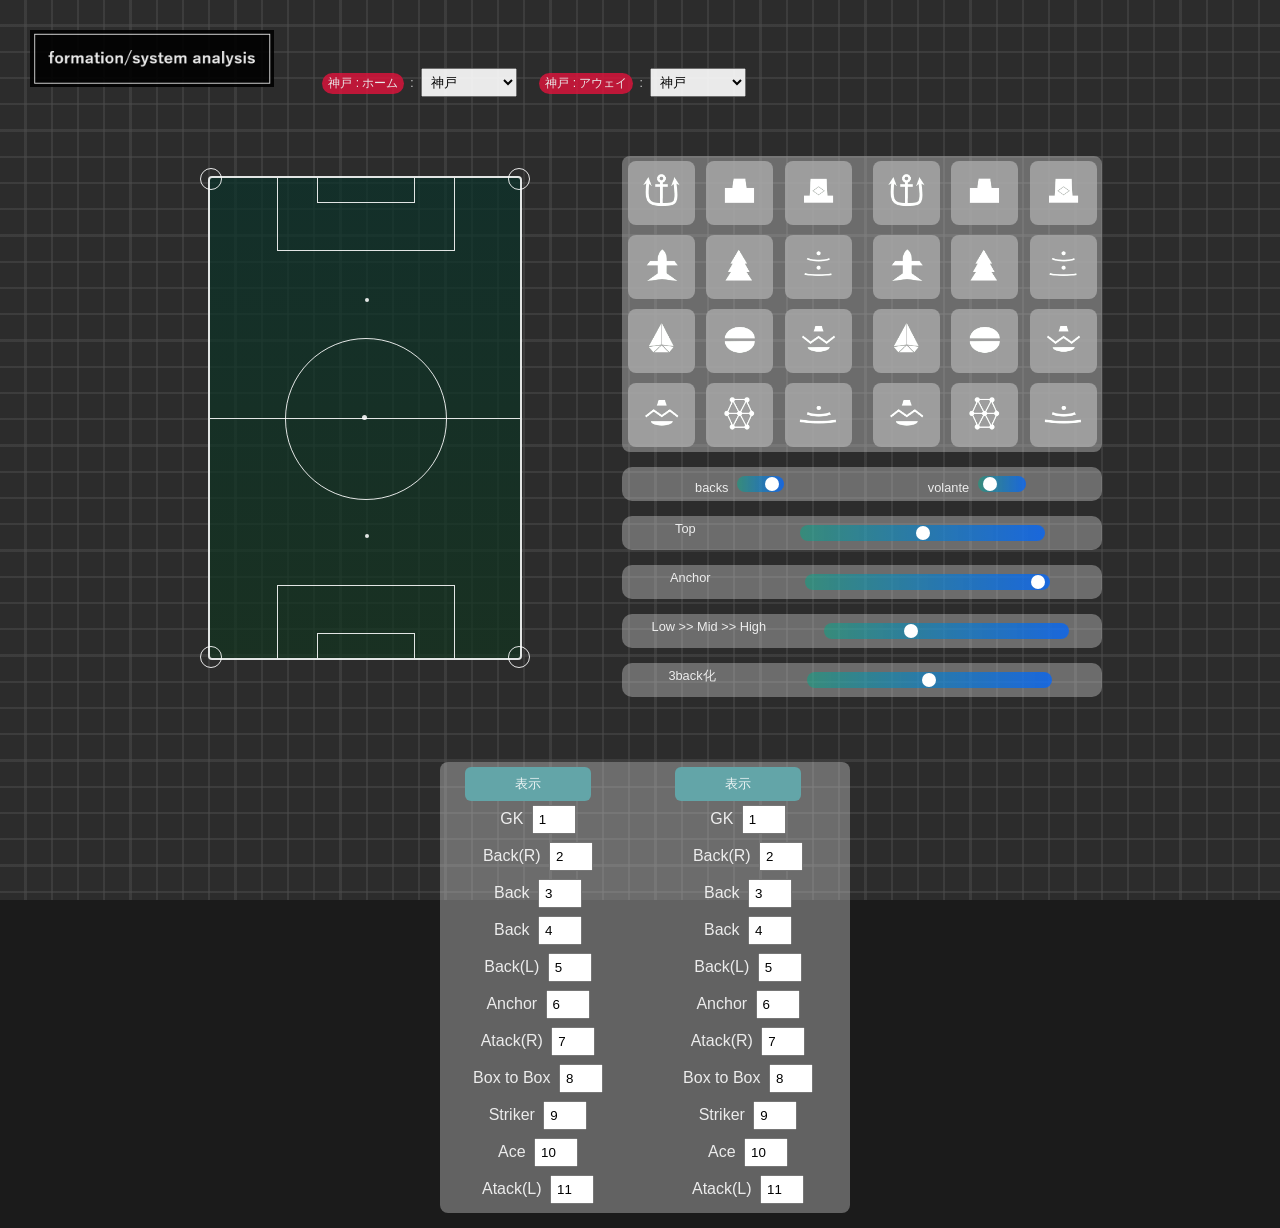
==== index.html @ 7a8c2df4 "Update index.html" ====
<!DOCTYPE html>
<html lang="ja">
<head>
  <meta charset="UTF-8" />
  <title>football strategy</title>
  <link rel="stylesheet" href="style.css">
</head>
<body>
  <div class="bg_pattern Paper_v2"></div>
  <script type="module" src="js/main.js"></script>
  <header>        
    <div class="legend infopart">  
        <img src="figure/title.png" alt="スタメン配置" id="title" class="box">      
        <div class="icon box ">
            <span class="home-chip">神戸</span>:
            <select id="homeTeamSelect">
                <option value="kobe">神戸</option>
                <option value="marinos">横浜FM</option>
                <option value="antlers">鹿島</option>
                <option value="kashiwa">柏</option>
                <option value="gohsaka">G大阪</option>
                <option value="hiroshima">広島</option>
                <option value="shimizu">清水</option>
                <option value="kobe_AwayVer">神戸(A)</option>
                <option value="kobe_30th">神戸(30th)</option>
                <option value="marinos_AwayVer">横浜FM(A)</option>
                <option value="antlers_AwayVer">鹿島(A)</option>
                <option value="kashiwa_AwayVer">柏(A)</option>
                <option value="gohsaka_AwayVer">G大阪(A)</option>
                <option value="hiroshima_AwayVer">広島(A)</option>
            </select>
        </div>        
        <div class="icon box ">
            <span class="away-chip">Away: 奥側</span>:
            <select id="awayTeamSelect">
                <option value="kobe">神戸</option>
                <option value="marinos">横浜FM</option>
                <option value="antlers">鹿島</option>
                <option value="kashiwa">柏</option>
                <option value="gohsaka">G大阪</option>
                <option value="hiroshima">広島</option>
                <option value="shimizu">清水</option>
                <option value="kobe_AwayVer">神戸(A)</option>
                <option value="kobe_30th">神戸(30th)</option>
                <option value="marinos_AwayVer">横浜FM(A)</option>
                <option value="antlers_AwayVer">鹿島(A)</option>
                <option value="kashiwa_AwayVer">柏(A)</option>
                <option value="gohsaka_AwayVer">G大阪(A)</option>
                <option value="hiroshima_AwayVer">広島(A)</option>
            </select>
        </div>  
    </div>
  </header>
  <div class="main">
    <div id="field" class="centering_item">
        <div class="center-line"></div>
      <div class="center-circle"></div>
      <div class="center-spot"></div>

      <div class="penalty-box top"></div>
      <div class="penalty-box bottom"></div>
      <div class="goal-box top"></div>
      <div class="goal-box bottom"></div>

      <div class="penalty-spot top"></div>
      <div class="penalty-spot bottom"></div>

      <div class="corner tl"></div>
      <div class="corner tr"></div>
      <div class="corner bl"></div>
      <div class="corner br"></div>
    </div>
    <div id="info" class="centering_item">
      <div class="forms-wrapper  infopart">
          <div class="formation-buttons home-formations home-block">
            <button type="button" data-formation="4123"       ><img src="figure/4123.png" alt="4123"></button>
            <button type="button" data-formation="442"        ><img src="figure/442.png" alt="442"></button>
            <button type="button" data-formation="442_diamond"><img src="figure/442d.png" alt="442◇"></button>
            <button type="button" data-formation="4231"       ><img src="figure/4231.png" alt="4231"></button>
            <button type="button" data-formation="4321"       ><img src="figure/4321.png" alt="4321"></button>
            <button type="button" data-formation="4141"       ><img src="figure/4141.png" alt="4141"></button>
            <button type="button" data-formation="3421"       ><img src="figure/3421.png" alt="3421"></button>            
            <button type="button" data-formation="343"        ><img src="figure/343.png" alt="343"></button>
            <button type="button" data-formation="352W"       ><img src="figure/352W.png" alt="352W"></button>
            <button type="button" data-formation="352M"       ><img src="figure/352M.png" alt="352M"></button>
            <button type="button" data-formation="343_diamond"><img src="figure/343d.png" alt="343◇"></button>
            <button type="button" data-formation="541"        ><img src="figure/541.png" alt="541"></button>
          </div>
          
          <div class="formation-buttons away-formations away-block">
            <button type="button" data-formation="4123"       ><img src="figure/4123.png" alt="4123"></button>
            <button type="button" data-formation="442"        ><img src="figure/442.png" alt="442"></button>
            <button type="button" data-formation="442_diamond"><img src="figure/442d.png" alt="442◇"></button>
            <button type="button" data-formation="4231"       ><img src="figure/4231.png" alt="4231"></button>
            <button type="button" data-formation="4321"       ><img src="figure/4321.png" alt="4321"></button>
            <button type="button" data-formation="4141"       ><img src="figure/4141.png" alt="4141"></button>
            <button type="button" data-formation="3421"       ><img src="figure/3421.png" alt="3421"></button>            
            <button type="button" data-formation="343"        ><img src="figure/343.png" alt="343"></button>
            <button type="button" data-formation="352W"       ><img src="figure/352W.png" alt="352W"></button>
            <button type="button" data-formation="352M"       ><img src="figure/352M.png" alt="352M"></button>
            <button type="button" data-formation="343_diamond"><img src="figure/343d.png" alt="343◇"></button>
            <button type="button" data-formation="541"        ><img src="figure/541.png" alt="541"></button>
          </div>
      </div>
      <div class="sliderpart  infopart">
        <div>
          <label class="whichpara">backs</label>          
          <input type="range" id="backsSlider" min="0" max="1" step="1" value="1" class="switch">
        </div>
        <div>
            <label class="whichpara">volante</label>          
            <input type="range" id="volanteSlider" min="0" max="1" step="1" value="0" class="switch">
        </div>
        <!-- <div> 4-2-1-3 </div> -->
      </div>  
      <div class="sliderpart  infopart">
          <label class="whichpara">Top</label>          
          <input type="range" id="topSlider" min="0" max="1" step="0.02" value="0.5" class="tops">
      </div>  
      <div class="sliderpart  infopart">
        <label class="whichpara">Anchor</label>          
        <input type="range" id="systemSlider" min="0" max="1" step="0.02" value="1" class = "tops">
      </div>  
      <div class="sliderpart  infopart">
        <label class="whichpara">Low >> Mid >> High</label>          
        <input type="range" id="sideSlider" min="0" max="1" step="0.02" value="0.33" class = "tops">
      </div>  
      <div class="sliderpart  infopart">
        <label class="whichpara">3back化</label>          
        <input type="range" id="sidebackSlider" min="0" max="1" step="0.02" value="0.5" class = "tops">
      </div>  
    </div>
    <div class="squadnum infopart centering_item">
      <div class="form-block home-block">      
        <form id="playerFormHome">
          <button class="submit-btn" type="submit">表示</button>            
          <div id="inputsHome"></div>
        </form>
      </div>
      <div class="form-block away-block">
        <form id="playerFormAway">
          <button class="submit-btn" type="submit">表示</button>              
          <div id="inputsAway"></div>
        </form>
      </div>
    </div>
  </div>
</body>
</html>
---- style.css ----
:root {
  --size: 0.8;
  --cell_size: calc(var(--size)*500px);
  --cell_width: calc(var(--size)*310px);
  --filter_back_color: rgb(205 205 205 / 40%);
  --borer_color: rgba(255, 255, 255, 0.88);
  --boderline_color: #4d4d4d;
}

body { background-color: #1b1b1b; margin: 0; font-family: sans-serif; color: var(--borer_color); }
h1 { text-align: center; padding: 16px 20px; }

.main { 
  display: flex; 
  flex-wrap: wrap;   /* 横並び固定 */
  justify-content: center; 
  align-items: flex-start; 
  gap: 20px; 
  padding: 10px 0px 0px 10px; 
}
/* .main { display: flex; flex-wrap: wrap; margin: 0 auto; justify-content: center; gap: 20px; padding: 20px; } */

.form-container { background: #004400; padding: 12px; width: 340px; min-width: 280px; border-radius: 8px; }
.section-title { margin: 8px 0; font-size: 18px; }

.centering_item {
    display: inline-block;
    vertical-align:  middle;    
    height: var(--cell_size)px;           
    width: var(--cell_width)px;           
    margin: 50px;                
}

input, select { margin: 4px; padding: 5px; }
input[type="number"] { width: 30px; }
input[type="text"] { width: 80px; }

.submit-btn { padding: 8px 50px; background-color: #63a5a8; color: var(--borer_color); border: none; cursor: pointer; border-radius: 6px; }
.submit-btn:hover { filter: brightness(1.1); }

#field { position: relative; width: calc(var(--size)*388px); height: calc(var(--size)*600px); 
  background: linear-gradient(rgba(9,49,41, 0.7), rgba(17,51,30, 0.7)); 
  border: 2.5px solid var(--borer_color); border-radius: calc(var(--size)*5px); 
}

#info {text-align: center; 	margin: 15px;}
#inputsHome{display: flex; flex-wrap: wrap; justify-content: center;}
#inputsAway{display: flex; flex-wrap: wrap; justify-content: center;}
/* #info {text-align: center; 	margin: 15px; width: 621px; height: 700px} */
.infopart {margin: 15px;}

/* センターライン */
.center-line {
  position: absolute;
  top: 50%;
  left: 0;
  width: 100%;
  height: 0;
  border-bottom: calc(var(--size)*1.5px) solid var(--borer_color);
}
/* センターサークル */
.center-circle {
  position: absolute;
  top: 50%;
  left: 50%;
  width: calc(var(--size)*200px);
  height: calc(var(--size)*200px);
  margin: calc(-1*var(--size)*100px) 0 0 calc(-1*var(--size)*100px);
  border: calc(var(--size)*1.5px) solid var(--borer_color);
  border-radius: 50%;
}
/* ペナルティエリア */
.penalty-box {
  position: absolute;
  width: calc(var(--size)*220px); height: calc(var(--size)*90px);
  /* width: 440px; height: 180px; */
  left: 50%;
  margin-left: calc(-1*var(--size)*110px);
  /* margin-left: -220px; */
  border: calc(var(--size)*1.5px) solid var(--borer_color);
}
.penalty-box.top { bottom: 0; border-bottom: none; }
.penalty-box.bottom { top: 0; border-top: none; }

/* ゴールエリア */
.goal-box {
  position: absolute;
  width: calc(var(--size)*120px); height: calc(var(--size)*30px);
  /* width: 240px; height: 60px; */
  left: 50%;
  margin-left: calc(-1*var(--size)*60px);
  /* margin-left: -120px; */
  border: calc(var(--size)*1.5px) solid var(--borer_color);
}
.goal-box.top { bottom: 0; border-bottom: none; }
.goal-box.bottom { top: 0; border-top: none; }

/* ペナルティスポット */
.penalty-spot {
  position: absolute;
  width: calc(var(--size)*5px);
  height: calc(var(--size)*5px);
  background: var(--borer_color);
  border-radius: 50%;
  left: 50%;
  margin-left: -calc(var(--size)*5px);
}
.penalty-spot.top { top: 120px; }
.penalty-spot.bottom { bottom: 120px; }

/* センタースポット */
.center-spot {
  position: absolute;
  top: 50%;
  left: 50%;
  width: 5px;
  height: 5px;
  /* margin: 0 0 0 0; */
  margin: -2.5px 0 0 -2.5px;
  background: var(--borer_color);
  border-radius: 50%;
}

/* コーナーアーク */
.corner {
  position: absolute;
  width: 20px;
  height: 20px;
  border: calc(var(--size)*1.5px) solid var(--borer_color);
  border-radius: 50%;
}
.corner.tl { top: -10px; left: -10px; }
.corner.tr { top: -10px; right: -10px; }
.corner.bl { bottom: -10px; left: -10px; }
.corner.br { bottom: -10px; right: -10px; }

.player { 
  position: absolute; 
  width: calc(var(--size)*45px); height: calc(var(--size)*37px); 
  /* width: 80px; height: 60px;  */
  background-color: var(--borer_color); 
  color: #000; 
  border-radius: 50%; 
  text-align: center; 
  line-height: 1.2; 
  font-size: calc(var(--size)*22px);
  /* font-weight: bold;  */
  padding-top: calc(var(--size)*6.25px); 
  box-shadow: 0 0 5px #000; 
  transform: translate(-50%, -50%); 
  transition: left 0.7s ease, top 0.7s ease; 
}
.player.home {
  background: 
    linear-gradient(
      40deg,                   /* 斜めの角度 */
      transparent 0 45%,       /* 最初は透明 */
      black 25% 65%,           /* 真ん中だけ白の帯 */
      transparent 55% 100%     /* その後また透明 */
    ),
    crimson;                   /* ベース色 */
  border: 1px solid var(--borer_color);
  color: var(--borer_color);
}
    
.opponent { background-color:  rgba(255,255,255,0.92); color: #000;}

.legend { 
  overflow: hidden;
  margin-top: 0px; font-size: 12px; opacity: 0.9; 
}

.box{ display: inline-block; }

.legend span { display: inline-block; padding: 2px 6px; border-radius: 12px; margin-right: 6px; }
.legend .home-chip { background: rgba(220, 20, 60, 0.92); }
.legend .away-chip { background: rgba(255,255,255,0.92); color: #000; }
.forms-wrapper {
    background: var(--filter_back_color);
    padding: 5px; width: 470px; min-width: 280px; border-radius: 8px; 
    /* padding: 12px; width: 820px; min-width: 280px; border-radius: 8px;  */
    display: flex;
    justify-content: space-around;
    gap: 20px;
    align-items: flex-start;
}    

.squadnum {
    background: var(--filter_back_color);
    padding: 5px; width: 400px; min-width: 280px; border-radius: 8px; 
    /* padding: 12px; width: 820px; min-width: 280px; border-radius: 8px;  */
    display: flex;
    justify-content: space-around;
    gap: 20px;
    align-items: flex-start;
}    
.sliderpart {
  background: var(--filter_back_color);
  padding: 5px; width: 470px; min-width: 280px; border-radius: 10px; 
  /* padding: 12px; width: 820px; min-width: 280px; border-radius: 8px;  */
  display: flex;
  gap: 5px;
  align-items: flex-start;
  justify-content: center;
  flex-wrap: wrap;
  /* width: 100%; */
  justify-content:space-around;	
}      
.form-block {
    display: flex;
    justify-content: center;
    padding: 0 20px;
}

.home-block {
    justify-content: space-around;
    /* border-right: 2px solid rgba(255,255,255,0.4); */
}

.away-block {
    justify-content: space-around;
}

.number-input {
  width: 50px;
}
.name-input {
  width: 100px;
}
.formation-buttons {
  display: flex;
  flex-wrap: wrap;
  gap: 10px;
  margin: 0px 0 0px;
  /* margin: 8px 0 20px; */
}

.formation-buttons button {
  background: rgb(170 170 170 / 80%);
  border: none;
  padding: 10px 13px;
  /* padding: 20px 26px; */
  color: var(--borer_color);
  border-radius: 8px;
  cursor: pointer;
  font-size: 14px;
  transition: 0.2s;
}

.formation-buttons button:hover {
  filter: brightness(1.2);
}

.formation-buttons button.active {
  background: rgba(172, 3, 3, 0.8);
}
.para{
    width: 200%;
}

.switch{
  width: 20%
}
.tops{
  width: 50%
}

.whichpara{
  font-size: 80%;
}

img {
    width: 41px;
    height: 41px;
}

#title {
  width: calc(0.4*610px) ; height: calc(0.4*142px);
  padding: 30px 30px 0px 15px;
}

.icon{
  padding: 0px 0px 0px 15px;
}

.bg_pattern {
  position: fixed;
  top: 0;
  left: 0;
  width: 100vw;
  height: 100vh;
  background-color: #2c2c2c;
  z-index: -1;
}
.Paper_v2 {
  background-image:
    repeating-linear-gradient(to bottom,
      transparent 25px,
      var(--boderline_color) 26px,  var(--boderline_color) 26px,
      transparent 27px,  transparent 51px, 
      var(--boderline_color) 52px,  var(--boderline_color) 52px,
      transparent 53px,  transparent 77px, 
      var(--boderline_color) 78px,  var(--boderline_color) 78px,
      transparent 79px,  transparent 103px, 
      var(--boderline_color) 104px,  var(--boderline_color) 104px,
      transparent 105px,  transparent 129px, 
      var(--boderline_color) 130px,  var(--boderline_color) 130px),
  
    repeating-linear-gradient(to right,
      transparent 25px,
      var(--boderline_color) 26px,  var(--boderline_color) 26px,
      transparent 27px,  transparent 51px, 
      var(--boderline_color) 52px,  var(--boderline_color) 52px,
      transparent 53px,  transparent 77px, 
      var(--boderline_color) 78px,  var(--boderline_color) 78px,
      transparent 79px,  transparent 103px, 
      var(--boderline_color) 104px,  var(--boderline_color) 104px,
      transparent 105px,  transparent 129px, 
      var(--boderline_color) 130px,  var(--boderline_color) 130px);
}

input[type="range"] {
  -webkit-appearance: none;
  height: 6px;
  background: linear-gradient(to right, #00ac897c, #0066ffc2);
  border-radius: 10px;
}

input[type="range"]::-webkit-slider-thumb {
  -webkit-appearance: none;
  width: 14px;
  height: 14px;
  background: white;
  border-radius: 50%;
  cursor: pointer;
}

#field,.forms-wrapper {
  flex-shrink: 0;
}
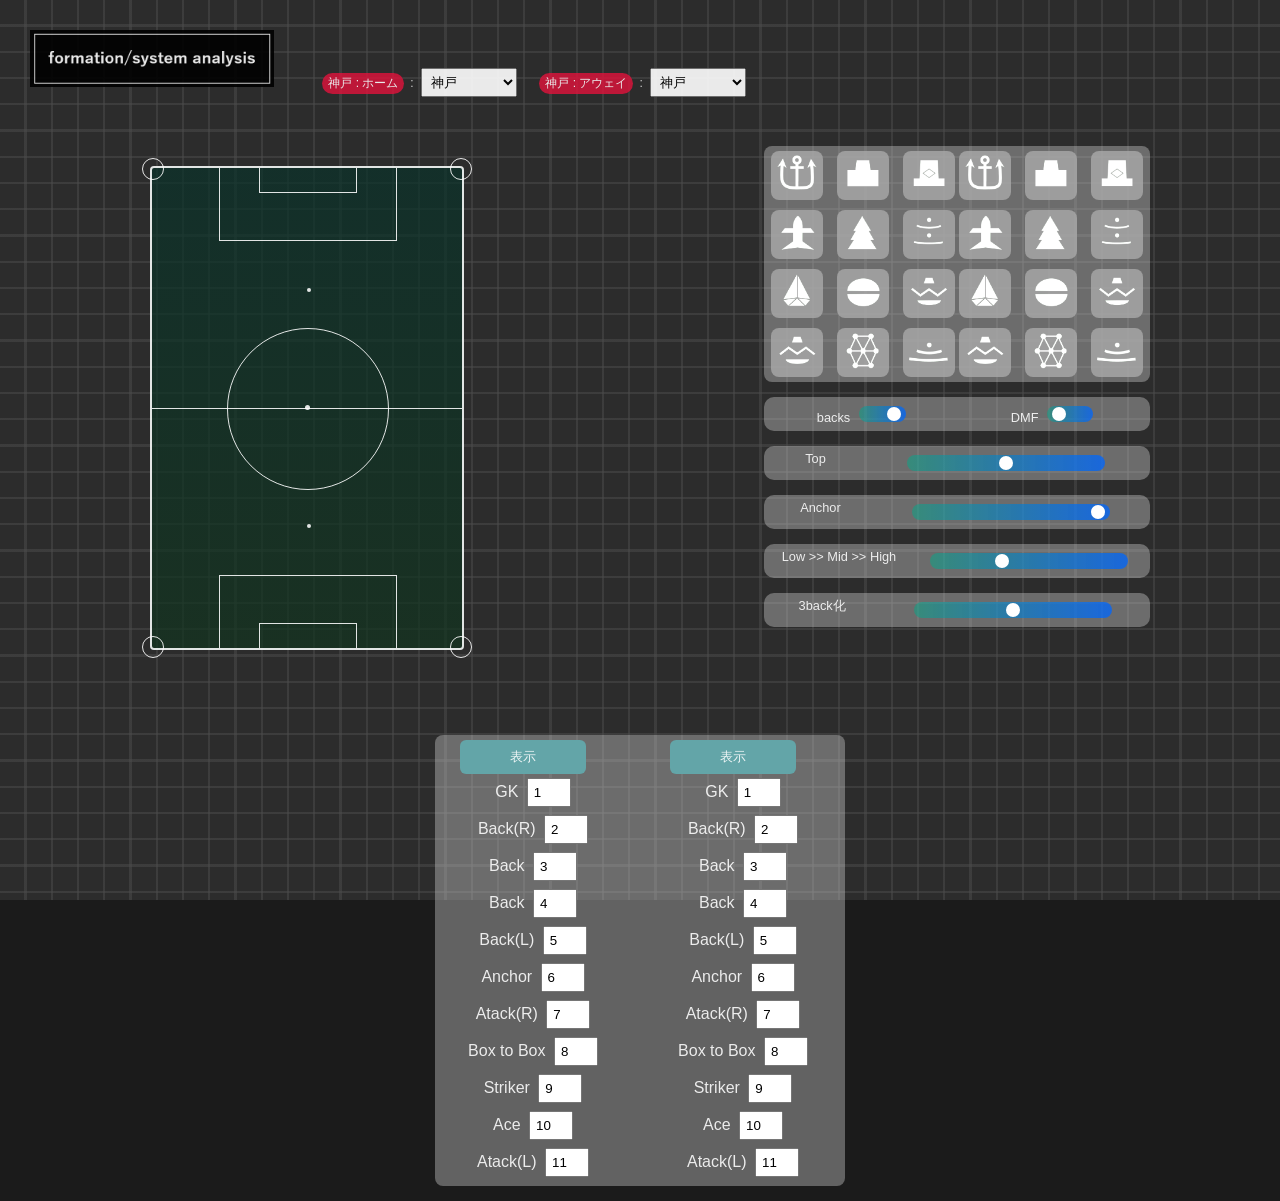
==== commit 3f739692: "Update index.html" ====
--- a/index.html
+++ b/index.html
@@ -108,7 +108,7 @@
           <input type="range" id="backsSlider" min="0" max="1" step="1" value="1" class="switch">
         </div>
         <div>
-            <label class="whichpara">volante</label>          
+            <label class="whichpara">DMF</label>          
             <input type="range" id="volanteSlider" min="0" max="1" step="1" value="0" class="switch">
         </div>
         <!-- <div> 4-2-1-3 </div> -->
--- a/style.css
+++ b/style.css
@@ -13,10 +13,10 @@
 .main { 
   display: flex; 
   flex-wrap: wrap;   /* 横並び固定 */
-  justify-content: center; 
+  justify-content: space-around; 
   align-items: flex-start; 
   gap: 20px; 
-  padding: 10px 0px 0px 10px; 
+ 
 }
 /* .main { display: flex; flex-wrap: wrap; margin: 0 auto; justify-content: center; gap: 20px; padding: 20px; } */
 
@@ -38,15 +38,23 @@
 .submit-btn { padding: 8px 50px; background-color: #63a5a8; color: var(--borer_color); border: none; cursor: pointer; border-radius: 6px; }
 .submit-btn:hover { filter: brightness(1.1); }
 
-#field { position: relative; width: calc(var(--size)*388px); height: calc(var(--size)*600px); 
+#field { 
+  position: relative; 
+  width: calc(var(--size)*388px); 
+  height: calc(var(--size)*600px); 
+  
   background: linear-gradient(rgba(9,49,41, 0.7), rgba(17,51,30, 0.7)); 
   border: 2.5px solid var(--borer_color); border-radius: calc(var(--size)*5px); 
 }
 
-#info {text-align: center; 	margin: 15px;}
 #inputsHome{display: flex; flex-wrap: wrap; justify-content: center;}
 #inputsAway{display: flex; flex-wrap: wrap; justify-content: center;}
-/* #info {text-align: center; 	margin: 15px; width: 621px; height: 700px} */
+#info {text-align: center; 	
+  margin: 15px; 
+  /* width: 621px; 
+  height: 700px */
+  width: calc(1.5*var(--cell_width)px); 
+}
 .infopart {margin: 15px;}
 
 /* センターライン */
@@ -177,11 +185,13 @@
 .legend .away-chip { background: rgba(255,255,255,0.92); color: #000; }
 .forms-wrapper {
     background: var(--filter_back_color);
-    padding: 5px; width: 470px; min-width: 280px; border-radius: 8px; 
+    padding: 5px; 
+    width: calc(var(--size)*470px); min-width: 270px; 
+    border-radius: 8px; 
     /* padding: 12px; width: 820px; min-width: 280px; border-radius: 8px;  */
     display: flex;
     justify-content: space-around;
-    gap: 20px;
+    /* gap: 20px; */
     align-items: flex-start;
 }    
 
@@ -196,7 +206,7 @@
 }    
 .sliderpart {
   background: var(--filter_back_color);
-  padding: 5px; width: 470px; min-width: 280px; border-radius: 10px; 
+  padding: 5px; width: calc(var(--size)*470px); min-width: 280px; border-radius: 10px; 
   /* padding: 12px; width: 820px; min-width: 280px; border-radius: 8px;  */
   display: flex;
   gap: 5px;
@@ -238,8 +248,8 @@
 .formation-buttons button {
   background: rgb(170 170 170 / 80%);
   border: none;
-  padding: 10px 13px;
-  /* padding: 20px 26px; */
+  padding: px px;
+  padding: 1px calc(var(--size)*5px);
   color: var(--borer_color);
   border-radius: 8px;
   cursor: pointer;
@@ -247,6 +257,11 @@
   transition: 0.2s;
 }
 
+img {
+    width: calc(var(--size)*55px);
+    height: calc(var(--size)*55px);
+}
+
 .formation-buttons button:hover {
   filter: brightness(1.2);
 }
@@ -267,11 +282,6 @@
 
 .whichpara{
   font-size: 80%;
-}
-
-img {
-    width: 41px;
-    height: 41px;
 }
 
 #title {
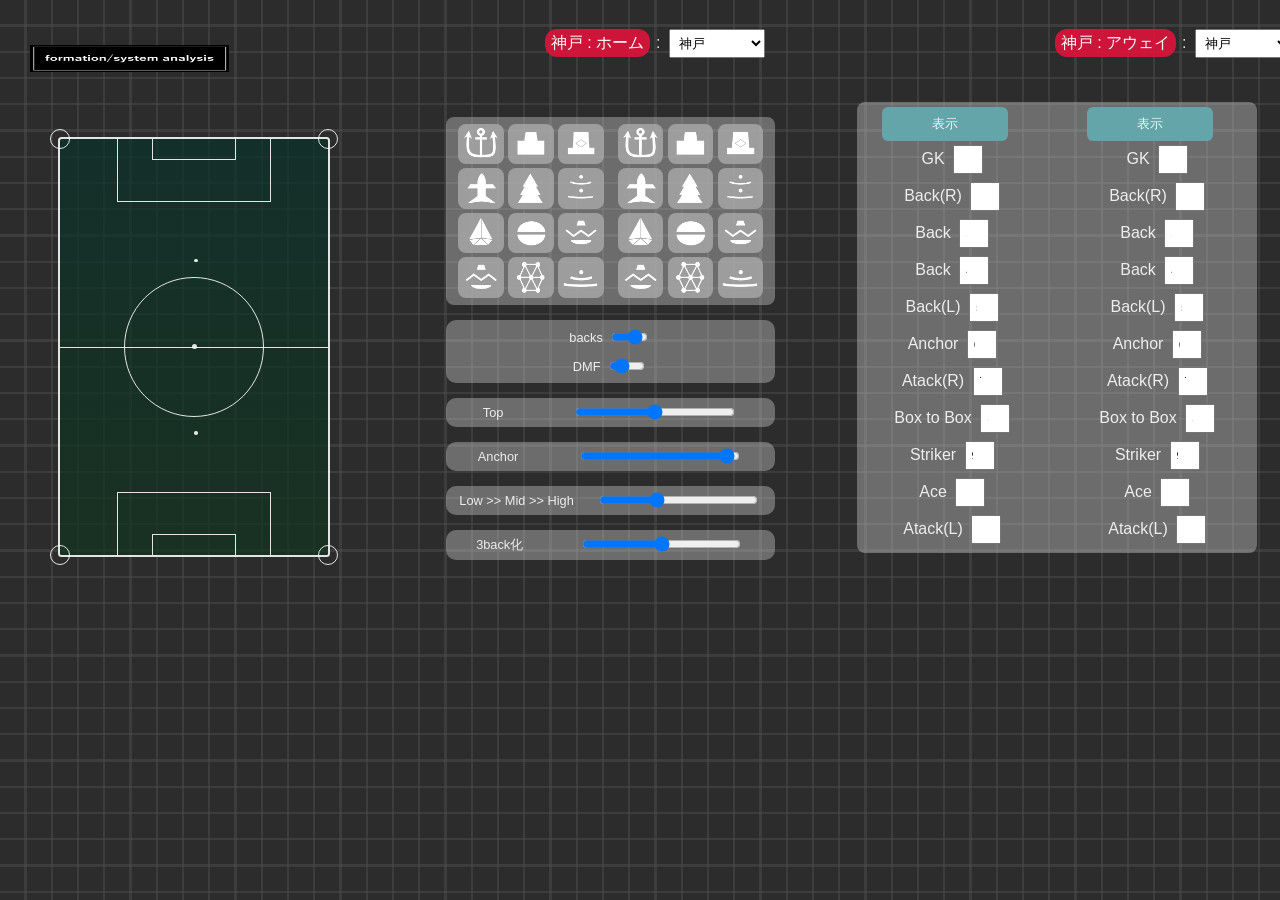
==== commit edece854: "Update index.html" ====
--- a/index.html
+++ b/index.html
@@ -2,8 +2,10 @@
 <html lang="ja">
 <head>
   <meta charset="UTF-8" />
+  <meta name="viewport" content="width=device-width, initial-scale=1.0">
+  <link rel="stylesheet" href="sanitize.css">
+  <link rel="stylesheet" href="style.css">
   <title>football strategy</title>
-  <link rel="stylesheet" href="style.css">
 </head>
 <body>
   <div class="bg_pattern Paper_v2"></div>
--- a/sanitize.css
+++ b/sanitize.css
@@ -0,0 +1,566 @@
+/* Document
+ * ========================================================================== */
+
+/**
+ * Add border box sizing in all browsers (opinionated).
+ */
+
+*,
+::before,
+::after {
+  box-sizing: border-box;
+}
+
+/**
+ * 1. Add text decoration inheritance in all browsers (opinionated).
+ * 2. Add vertical alignment inheritance in all browsers (opinionated).
+ */
+
+::before,
+::after {
+  text-decoration: inherit; /* 1 */
+  vertical-align: inherit; /* 2 */
+}
+
+/**
+ * 1. Use the default cursor in all browsers (opinionated).
+ * 2. Change the line height in all browsers (opinionated).
+ * 3. Use a 4-space tab width in all browsers (opinionated).
+ * 4. Remove the grey highlight on links in iOS (opinionated).
+ * 5. Prevent adjustments of font size after orientation changes in
+ *    IE on Windows Phone and in iOS.
+ * 6. Breaks words to prevent overflow in all browsers (opinionated).
+ */
+
+html {
+  cursor: default; /* 1 */
+  line-height: 1.5; /* 2 */
+  -moz-tab-size: 4; /* 3 */
+  tab-size: 4; /* 3 */
+  -webkit-tap-highlight-color: transparent /* 4 */;
+  -ms-text-size-adjust: 100%; /* 5 */
+  -webkit-text-size-adjust: 100%; /* 5 */
+  word-break: break-word; /* 6 */
+}
+
+/* Sections
+ * ========================================================================== */
+
+/**
+ * Remove the margin in all browsers (opinionated).
+ */
+
+body {
+  margin: 0;
+}
+
+/**
+ * Correct the font size and margin on `h1` elements within `section` and
+ * `article` contexts in Chrome, Edge, Firefox, and Safari.
+ */
+
+h1 {
+  font-size: 2em;
+  margin: 0.67em 0;
+}
+
+/* Grouping content
+ * ========================================================================== */
+
+/**
+ * Remove the margin on nested lists in Chrome, Edge, IE, and Safari.
+ */
+
+dl dl,
+dl ol,
+dl ul,
+ol dl,
+ul dl {
+  margin: 0;
+}
+
+/**
+ * Remove the margin on nested lists in Edge 18- and IE.
+ */
+
+ol ol,
+ol ul,
+ul ol,
+ul ul {
+  margin: 0;
+}
+
+/**
+ * 1. Add the correct sizing in Firefox.
+ * 2. Show the overflow in Edge 18- and IE.
+ */
+
+hr {
+  height: 0; /* 1 */
+  overflow: visible; /* 2 */
+}
+
+/**
+ * Add the correct display in IE.
+ */
+
+main {
+  display: block;
+}
+
+/**
+ * Remove the list style on navigation lists in all browsers (opinionated).
+ */
+
+nav ol,
+nav ul {
+  list-style: none;
+  padding: 0;
+}
+
+/**
+ * 1. Correct the inheritance and scaling of font size in all browsers.
+ * 2. Correct the odd `em` font sizing in all browsers.
+ */
+
+pre {
+  font-family: monospace, monospace; /* 1 */
+  font-size: 1em; /* 2 */
+}
+
+/* Text-level semantics
+ * ========================================================================== */
+
+/**
+ * Remove the gray background on active links in IE 10.
+ */
+
+a {
+  background-color: transparent;
+}
+
+/**
+ * Add the correct text decoration in Edge 18-, IE, and Safari.
+ */
+
+abbr[title] {
+  text-decoration: underline;
+  text-decoration: underline dotted;
+}
+
+/**
+ * Add the correct font weight in Chrome, Edge, and Safari.
+ */
+
+b,
+strong {
+  font-weight: bolder;
+}
+
+/**
+ * 1. Correct the inheritance and scaling of font size in all browsers.
+ * 2. Correct the odd `em` font sizing in all browsers.
+ */
+
+code,
+kbd,
+samp {
+  font-family: monospace, monospace; /* 1 */
+  font-size: 1em; /* 2 */
+}
+
+/**
+ * Add the correct font size in all browsers.
+ */
+
+small {
+  font-size: 80%;
+}
+
+/* Embedded content
+ * ========================================================================== */
+
+/*
+ * Change the alignment on media elements in all browsers (opinionated).
+ */
+
+audio,
+canvas,
+iframe,
+img,
+svg,
+video {
+  vertical-align: middle;
+}
+
+/**
+ * Add the correct display in IE 9-.
+ */
+
+audio,
+video {
+  display: inline-block;
+}
+
+/**
+ * Add the correct display in iOS 4-7.
+ */
+
+audio:not([controls]) {
+  display: none;
+  height: 0;
+}
+
+/**
+ * Remove the border on iframes in all browsers (opinionated).
+ */
+
+iframe {
+  border-style: none;
+}
+
+/**
+ * Remove the border on images within links in IE 10-.
+ */
+
+img {
+  border-style: none;
+}
+
+/**
+ * Change the fill color to match the text color in all browsers (opinionated).
+ */
+
+svg:not([fill]) {
+  fill: currentColor;
+}
+
+/**
+ * Hide the overflow in IE.
+ */
+
+svg:not(:root) {
+  overflow: hidden;
+}
+
+/* Tabular data
+ * ========================================================================== */
+
+/**
+ * Collapse border spacing in all browsers (opinionated).
+ */
+
+table {
+  border-collapse: collapse;
+}
+
+/* Forms
+ * ========================================================================== */
+
+/**
+ * Remove the margin on controls in Safari.
+ */
+
+button,
+input,
+select {
+  margin: 0;
+}
+
+/**
+ * 1. Show the overflow in IE.
+ * 2. Remove the inheritance of text transform in Edge 18-, Firefox, and IE.
+ */
+
+button {
+  overflow: visible; /* 1 */
+  text-transform: none; /* 2 */
+}
+
+/**
+ * Correct the inability to style buttons in iOS and Safari.
+ */
+
+button,
+[type="button"],
+[type="reset"],
+[type="submit"] {
+  -webkit-appearance: button;
+}
+
+/**
+ * 1. Change the inconsistent appearance in all browsers (opinionated).
+ * 2. Correct the padding in Firefox.
+ */
+
+fieldset {
+  border: 1px solid #a0a0a0; /* 1 */
+  padding: 0.35em 0.75em 0.625em; /* 2 */
+}
+
+/**
+ * Show the overflow in Edge 18- and IE.
+ */
+
+input {
+  overflow: visible;
+}
+
+/**
+ * 1. Correct the text wrapping in Edge 18- and IE.
+ * 2. Correct the color inheritance from `fieldset` elements in IE.
+ */
+
+legend {
+  color: inherit; /* 2 */
+  display: table; /* 1 */
+  max-width: 100%; /* 1 */
+  white-space: normal; /* 1 */
+}
+
+/**
+ * 1. Add the correct display in Edge 18- and IE.
+ * 2. Add the correct vertical alignment in Chrome, Edge, and Firefox.
+ */
+
+progress {
+  display: inline-block; /* 1 */
+  vertical-align: baseline; /* 2 */
+}
+
+/**
+ * Remove the inheritance of text transform in Firefox.
+ */
+
+select {
+  text-transform: none;
+}
+
+/**
+ * 1. Remove the margin in Firefox and Safari.
+ * 2. Remove the default vertical scrollbar in IE.
+ * 3. Change the resize direction in all browsers (opinionated).
+ */
+
+textarea {
+  margin: 0; /* 1 */
+  overflow: auto; /* 2 */
+  resize: vertical; /* 3 */
+}
+
+/**
+ * Remove the padding in IE 10-.
+ */
+
+[type="checkbox"],
+[type="radio"] {
+  padding: 0;
+}
+
+/**
+ * 1. Correct the odd appearance in Chrome, Edge, and Safari.
+ * 2. Correct the outline style in Safari.
+ */
+
+[type="search"] {
+  -webkit-appearance: textfield; /* 1 */
+  outline-offset: -2px; /* 2 */
+}
+
+/**
+ * Correct the cursor style of increment and decrement buttons in Safari.
+ */
+
+::-webkit-inner-spin-button,
+::-webkit-outer-spin-button {
+  height: auto;
+}
+
+/**
+ * Correct the text style of placeholders in Chrome, Edge, and Safari.
+ */
+
+::-webkit-input-placeholder {
+  color: inherit;
+  opacity: 0.54;
+}
+
+/**
+ * Remove the inner padding in Chrome, Edge, and Safari on macOS.
+ */
+
+::-webkit-search-decoration {
+  -webkit-appearance: none;
+}
+
+/**
+ * 1. Correct the inability to style upload buttons in iOS and Safari.
+ * 2. Change font properties to `inherit` in Safari.
+ */
+
+::-webkit-file-upload-button {
+  -webkit-appearance: button; /* 1 */
+  font: inherit; /* 2 */
+}
+
+/**
+ * Remove the inner border and padding of focus outlines in Firefox.
+ */
+
+::-moz-focus-inner {
+  border-style: none;
+  padding: 0;
+}
+
+/**
+ * Restore the focus outline styles unset by the previous rule in Firefox.
+ */
+
+:-moz-focusring {
+  outline: 1px dotted ButtonText;
+}
+
+/**
+ * Remove the additional :invalid styles in Firefox.
+ */
+
+:-moz-ui-invalid {
+  box-shadow: none;
+}
+
+/* Interactive
+ * ========================================================================== */
+
+/*
+ * Add the correct display in Edge 18- and IE.
+ */
+
+details {
+  display: block;
+}
+
+/*
+ * Add the correct styles in Edge 18-, IE, and Safari.
+ */
+
+dialog {
+  background-color: white;
+  border: solid;
+  color: black;
+  display: block;
+  height: -moz-fit-content;
+  height: -webkit-fit-content;
+  height: fit-content;
+  left: 0;
+  margin: auto;
+  padding: 1em;
+  position: absolute;
+  right: 0;
+  width: -moz-fit-content;
+  width: -webkit-fit-content;
+  width: fit-content;
+}
+
+dialog:not([open]) {
+  display: none;
+}
+
+/*
+ * Add the correct display in all browsers.
+ */
+
+summary {
+  display: list-item;
+}
+
+/* Scripting
+ * ========================================================================== */
+
+/**
+ * Add the correct display in IE 9-.
+ */
+
+canvas {
+  display: inline-block;
+}
+
+/**
+ * Add the correct display in IE.
+ */
+
+template {
+  display: none;
+}
+
+/* User interaction
+ * ========================================================================== */
+
+/*
+ * 1. Remove the tapping delay in IE 10.
+ * 2. Remove the tapping delay on clickable elements
+      in all browsers (opinionated).
+ */
+
+a,
+area,
+button,
+input,
+label,
+select,
+summary,
+textarea,
+[tabindex] {
+  -ms-touch-action: manipulation; /* 1 */
+  touch-action: manipulation; /* 2 */
+}
+
+/**
+ * Add the correct display in IE 10-.
+ */
+
+[hidden] {
+  display: none;
+}
+
+/* Accessibility
+ * ========================================================================== */
+
+/**
+ * Change the cursor on busy elements in all browsers (opinionated).
+ */
+
+[aria-busy="true"] {
+  cursor: progress;
+}
+
+/*
+ * Change the cursor on control elements in all browsers (opinionated).
+ */
+
+[aria-controls] {
+  cursor: pointer;
+}
+
+/*
+ * Change the cursor on disabled, not-editable, or otherwise
+ * inoperable elements in all browsers (opinionated).
+ */
+
+[aria-disabled="true"],
+[disabled] {
+  cursor: not-allowed;
+}
+
+/*
+ * Change the display on visually hidden accessible elements
+ * in all browsers (opinionated).
+ */
+
+[aria-hidden="false"][hidden] {
+  display: initial;
+}
+
+[aria-hidden="false"][hidden]:not(:focus) {
+  clip: rect(0, 0, 0, 0);
+  position: absolute;
+}
--- a/style.css
+++ b/style.css
@@ -1,12 +1,38 @@
+:root {--size: 0.8;}
+
+/* スマホ */
+
+/* 📱 スマホ（縦） */
+@media (max-width: 1100px) and (orientation: portrait) {
+  :root {
+    --size: 2;
+  }
+}
+
+/* 📱 スマホ（横）←必要なら */
+@media (max-width: 2600px) and (orientation: landscape) {
+  :root {
+    --size: 0.7;
+  }
+}
+/* 
+@media (min-width: 601px) and (max-width: 1024px) and (orientation: landscape) {
+  :root {
+    --size: 0.8;
+  }
+}
+@media (min-width: 601px) and (max-width: 1024px) and (orientation: portrait) {
+  :root {
+    --size: 0.8;
+  } 
+}*/
 :root {
-  --size: 0.8;
   --cell_size: calc(var(--size)*500px);
   --cell_width: calc(var(--size)*310px);
   --filter_back_color: rgb(205 205 205 / 40%);
   --borer_color: rgba(255, 255, 255, 0.88);
   --boderline_color: #4d4d4d;
 }
-
 body { background-color: #1b1b1b; margin: 0; font-family: sans-serif; color: var(--borer_color); }
 h1 { text-align: center; padding: 16px 20px; }
 
@@ -27,7 +53,7 @@
     display: inline-block;
     vertical-align:  middle;    
     height: var(--cell_size)px;           
-    width: var(--cell_width)px;           
+    /* width: var(--cell_width)px;            */
     margin: 50px;                
 }
 
@@ -53,7 +79,7 @@
   margin: 15px; 
   /* width: 621px; 
   height: 700px */
-  width: calc(1.5*var(--cell_width)px); 
+  width: calc(var(--cell_width)px*1.5); 
 }
 .infopart {margin: 15px;}
 
@@ -173,9 +199,11 @@
     
 .opponent { background-color:  rgba(255,255,255,0.92); color: #000;}
 
-.legend { 
-  overflow: hidden;
-  margin-top: 0px; font-size: 12px; opacity: 0.9; 
+.legend {
+  display: flex;
+  align-items: center;        /* 上下中央揃え */
+  justify-content: space-between; /* 横方向に均等配置 */
+  width: 100%;
 }
 
 .box{ display: inline-block; }
@@ -240,8 +268,8 @@
 .formation-buttons {
   display: flex;
   flex-wrap: wrap;
-  gap: 10px;
-  margin: 0px 0 0px;
+  gap: 0px;
+  margin: 0px 5px 0px;
   /* margin: 8px 0 20px; */
 }
 
@@ -255,6 +283,7 @@
   cursor: pointer;
   font-size: 14px;
   transition: 0.2s;
+  margin: 2px 2px 2px 2px;
 }
 
 img {
@@ -330,14 +359,14 @@
 }
 
 input[type="range"] {
-  -webkit-appearance: none;
+  /* -webkit-appearance: none; */
   height: 6px;
   background: linear-gradient(to right, #00ac897c, #0066ffc2);
   border-radius: 10px;
 }
 
 input[type="range"]::-webkit-slider-thumb {
-  -webkit-appearance: none;
+  /* -webkit-appearance: none; */
   width: 14px;
   height: 14px;
   background: white;
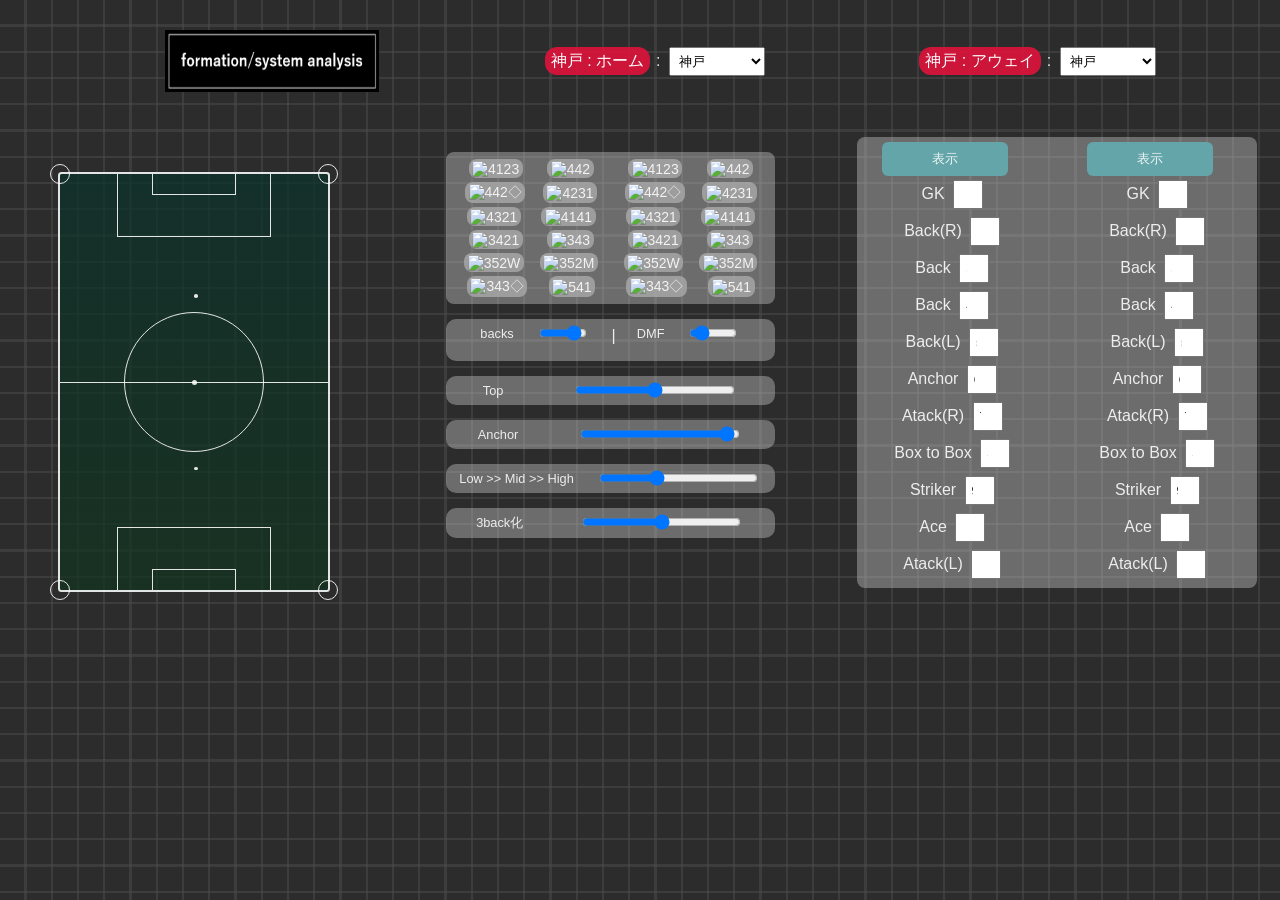
==== commit 7c2295b0: "Update index.html" ====
--- a/index.html
+++ b/index.html
@@ -75,44 +75,43 @@
     <div id="info" class="centering_item">
       <div class="forms-wrapper  infopart">
           <div class="formation-buttons home-formations home-block">
-            <button type="button" data-formation="4123"       ><img src="figure/4123.png" alt="4123"></button>
-            <button type="button" data-formation="442"        ><img src="figure/442.png" alt="442"></button>
-            <button type="button" data-formation="442_diamond"><img src="figure/442d.png" alt="442◇"></button>
-            <button type="button" data-formation="4231"       ><img src="figure/4231.png" alt="4231"></button>
-            <button type="button" data-formation="4321"       ><img src="figure/4321.png" alt="4321"></button>
-            <button type="button" data-formation="4141"       ><img src="figure/4141.png" alt="4141"></button>
-            <button type="button" data-formation="3421"       ><img src="figure/3421.png" alt="3421"></button>            
-            <button type="button" data-formation="343"        ><img src="figure/343.png" alt="343"></button>
-            <button type="button" data-formation="352W"       ><img src="figure/352W.png" alt="352W"></button>
-            <button type="button" data-formation="352M"       ><img src="figure/352M.png" alt="352M"></button>
-            <button type="button" data-formation="343_diamond"><img src="figure/343d.png" alt="343◇"></button>
-            <button type="button" data-formation="541"        ><img src="figure/541.png" alt="541"></button>
+            <button type="button" data-formation="4123"       ><img src="figure/4123.svg" alt="4123"></button>
+            <button type="button" data-formation="442"        ><img src="figure/442.svg" alt="442"></button>
+            <button type="button" data-formation="442_diamond"><img src="figure/442_diamond.svg" alt="442◇"></button>
+            <button type="button" data-formation="4231"       ><img src="figure/4231.svg" alt="4231"></button>
+            <button type="button" data-formation="4321"       ><img src="figure/4321.svg" alt="4321"></button>
+            <button type="button" data-formation="4141"       ><img src="figure/4141.svg" alt="4141"></button>
+            <button type="button" data-formation="3421"       ><img src="figure/3421.svg" alt="3421"></button>            
+            <button type="button" data-formation="343"        ><img src="figure/343.svg" alt="343"></button>
+            <button type="button" data-formation="352W"       ><img src="figure/352W.svg" alt="352W"></button>
+            <button type="button" data-formation="352M"       ><img src="figure/352M.svg" alt="352M"></button>
+            <button type="button" data-formation="343_diamond"><img src="figure/343_diamond.svg" alt="343◇"></button>
+            <button type="button" data-formation="541"        ><img src="figure/541.svg" alt="541"></button>
           </div>
           
           <div class="formation-buttons away-formations away-block">
-            <button type="button" data-formation="4123"       ><img src="figure/4123.png" alt="4123"></button>
-            <button type="button" data-formation="442"        ><img src="figure/442.png" alt="442"></button>
-            <button type="button" data-formation="442_diamond"><img src="figure/442d.png" alt="442◇"></button>
-            <button type="button" data-formation="4231"       ><img src="figure/4231.png" alt="4231"></button>
-            <button type="button" data-formation="4321"       ><img src="figure/4321.png" alt="4321"></button>
-            <button type="button" data-formation="4141"       ><img src="figure/4141.png" alt="4141"></button>
-            <button type="button" data-formation="3421"       ><img src="figure/3421.png" alt="3421"></button>            
-            <button type="button" data-formation="343"        ><img src="figure/343.png" alt="343"></button>
-            <button type="button" data-formation="352W"       ><img src="figure/352W.png" alt="352W"></button>
-            <button type="button" data-formation="352M"       ><img src="figure/352M.png" alt="352M"></button>
-            <button type="button" data-formation="343_diamond"><img src="figure/343d.png" alt="343◇"></button>
-            <button type="button" data-formation="541"        ><img src="figure/541.png" alt="541"></button>
+            <button type="button" data-formation="4123"       ><img src="figure/4123.svg" alt="4123"></button>
+            <button type="button" data-formation="442"        ><img src="figure/442.svg" alt="442"></button>
+            <button type="button" data-formation="442_diamond"><img src="figure/442_diamond.svg" alt="442◇"></button>
+            <button type="button" data-formation="4231"       ><img src="figure/4231.svg" alt="4231"></button>
+            <button type="button" data-formation="4321"       ><img src="figure/4321.svg" alt="4321"></button>
+            <button type="button" data-formation="4141"       ><img src="figure/4141.svg" alt="4141"></button>
+            <button type="button" data-formation="3421"       ><img src="figure/3421.svg" alt="3421"></button>            
+            <button type="button" data-formation="343"        ><img src="figure/343.svg" alt="343"></button>
+            <button type="button" data-formation="352W"       ><img src="figure/352W.svg" alt="352W"></button>
+            <button type="button" data-formation="352M"       ><img src="figure/352M.svg" alt="352M"></button>
+            <button type="button" data-formation="343_diamond"><img src="figure/343_diamond.svg" alt="343◇"></button>
+            <button type="button" data-formation="541"        ><img src="figure/541.svg" alt="541"></button>
           </div>
       </div>
       <div class="sliderpart  infopart">
-        <div>
-          <label class="whichpara">backs</label>          
+        <p>
+          <div class="whichpara">backs</div>          
           <input type="range" id="backsSlider" min="0" max="1" step="1" value="1" class="switch">
-        </div>
-        <div>
-            <label class="whichpara">DMF</label>          
-            <input type="range" id="volanteSlider" min="0" max="1" step="1" value="0" class="switch">
-        </div>
+          <div>|</div>
+          <div class="whichpara">DMF</div>          
+          <input type="range" id="volanteSlider" min="0" max="1" step="1" value="0" class="switch">
+        </p>
         <!-- <div> 4-2-1-3 </div> -->
       </div>  
       <div class="sliderpart  infopart">
--- a/style.css
+++ b/style.css
@@ -5,7 +5,7 @@
 /* 📱 スマホ（縦） */
 @media (max-width: 1100px) and (orientation: portrait) {
   :root {
-    --size: 2;
+    --size: 1.3;
   }
 }
 
@@ -170,7 +170,7 @@
 
 .player { 
   position: absolute; 
-  width: calc(var(--size)*45px); height: calc(var(--size)*37px); 
+  width: calc(var(--size)*45px); height: calc(var(--size)*43px); 
   /* width: 80px; height: 60px;  */
   background-color: var(--borer_color); 
   color: #000; 
@@ -179,7 +179,7 @@
   line-height: 1.2; 
   font-size: calc(var(--size)*22px);
   /* font-weight: bold;  */
-  padding-top: calc(var(--size)*6.25px); 
+  padding-top: calc(var(--size)*6.05px); 
   box-shadow: 0 0 5px #000; 
   transform: translate(-50%, -50%); 
   transition: left 0.7s ease, top 0.7s ease; 
@@ -199,10 +199,15 @@
     
 .opponent { background-color:  rgba(255,255,255,0.92); color: #000;}
 
+/* .legend { 
+  overflow: hidden;
+  margin-top: 0px; font-size: 12px; opacity: 0.9; 
+} */
+
 .legend {
   display: flex;
-  align-items: center;        /* 上下中央揃え */
-  justify-content: space-between; /* 横方向に均等配置 */
+  align-items: center;
+  justify-content: space-evenly;  /* space-between だと端みっちり*/
   width: 100%;
 }
 
@@ -303,8 +308,10 @@
 }
 
 .switch{
-  width: 20%
-}
+  width: 15%;
+  padding: 10 0 0 0;
+}
+
 .tops{
   width: 50%
 }
@@ -314,8 +321,9 @@
 }
 
 #title {
-  width: calc(0.4*610px) ; height: calc(0.4*142px);
-  padding: 30px 30px 0px 15px;
+  width: calc(0.4*610px) ; height: calc(0.4*230px);
+  padding: 15px;
+  /* padding: 15px 30px 15px 15px; */
 }
 
 .icon{
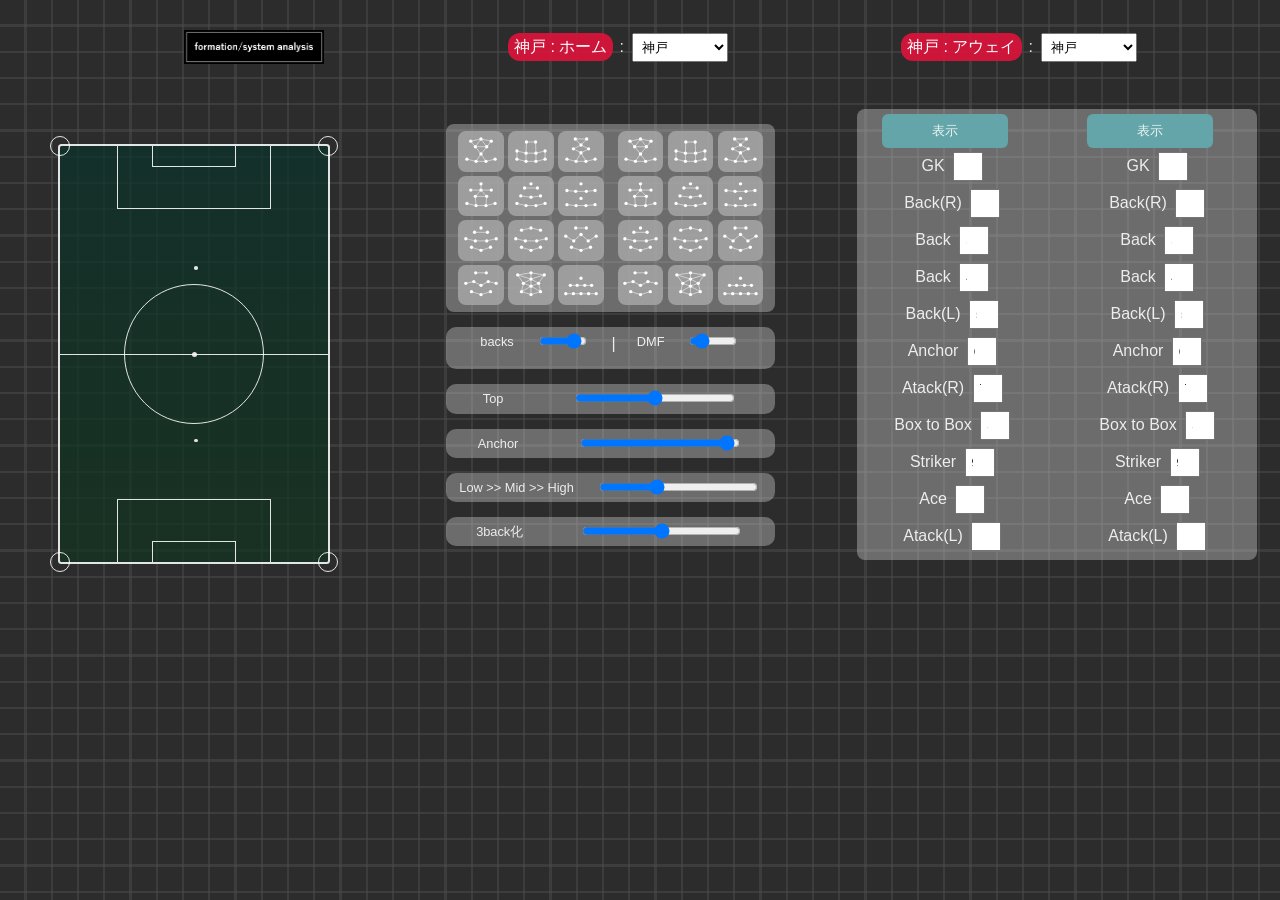
==== commit 03a12f35: "Update index.html" ====
--- a/index.html
+++ b/index.html
@@ -5,7 +5,7 @@
   <meta name="viewport" content="width=device-width, initial-scale=1.0">
   <link rel="stylesheet" href="sanitize.css">
   <link rel="stylesheet" href="style.css">
-  <title>football strategy</title>
+  <title>football strategy ver1.01</title>
 </head>
 <body>
   <div class="bg_pattern Paper_v2"></div>
--- a/style.css
+++ b/style.css
@@ -5,7 +5,7 @@
 /* 📱 スマホ（縦） */
 @media (max-width: 1100px) and (orientation: portrait) {
   :root {
-    --size: 1.3;
+    --size: 0.2;
   }
 }
 
@@ -321,7 +321,8 @@
 }
 
 #title {
-  width: calc(0.4*610px) ; height: calc(0.4*230px);
+  width: calc(var(--size)*0.4*610px) ; 
+  height: calc(var(--size)*0.4*230px);
   padding: 15px;
   /* padding: 15px 30px 15px 15px; */
 }
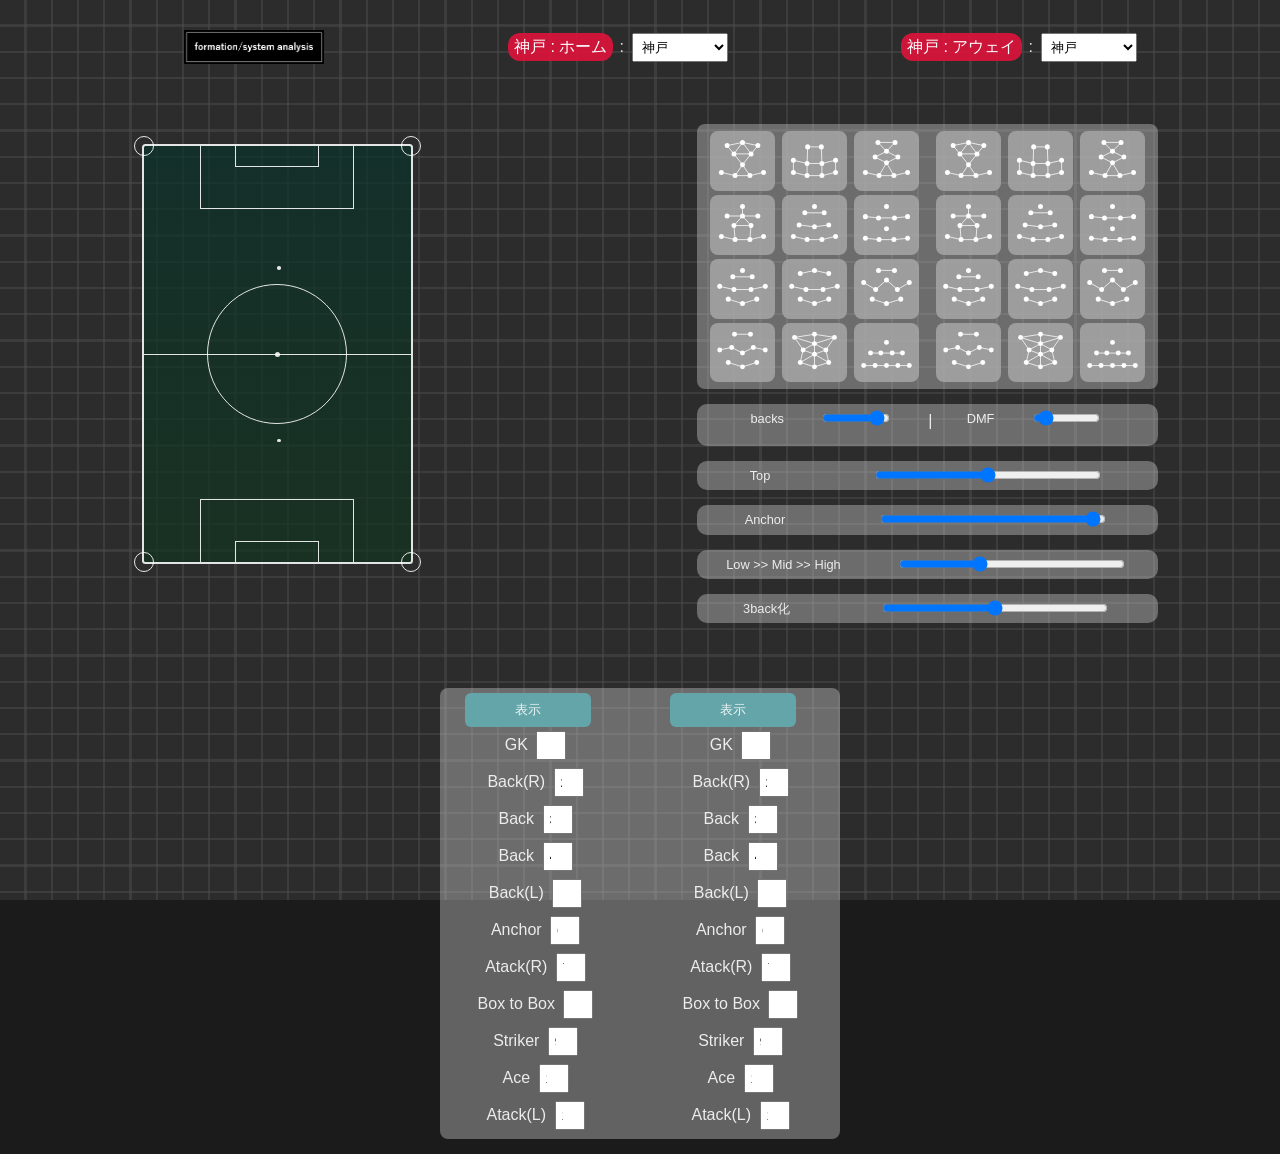
==== commit d82216d8: "Add files via upload" ====
--- a/index.html
+++ b/index.html
@@ -5,6 +5,7 @@
   <meta name="viewport" content="width=device-width, initial-scale=1.0">
   <link rel="stylesheet" href="sanitize.css">
   <link rel="stylesheet" href="style.css">
+  <link rel="stylesheet" href="field.css">
   <title>football strategy ver1.01</title>
 </head>
 <body>
@@ -147,4 +148,4 @@
     </div>
   </div>
 </body>
-</html>
+</html>
--- a/style.css
+++ b/style.css
@@ -1,388 +1,300 @@
-:root {--size: 0.8;}
-
-/* スマホ */
-
-/* 📱 スマホ（縦） */
-@media (max-width: 1100px) and (orientation: portrait) {
-  :root {
-    --size: 0.2;
-  }
-}
-
-/* 📱 スマホ（横）←必要なら */
-@media (max-width: 2600px) and (orientation: landscape) {
-  :root {
-    --size: 0.7;
-  }
-}
-/* 
-@media (min-width: 601px) and (max-width: 1024px) and (orientation: landscape) {
-  :root {
-    --size: 0.8;
-  }
-}
-@media (min-width: 601px) and (max-width: 1024px) and (orientation: portrait) {
-  :root {
-    --size: 0.8;
-  } 
-}*/
-:root {
-  --cell_size: calc(var(--size)*500px);
-  --cell_width: calc(var(--size)*310px);
-  --filter_back_color: rgb(205 205 205 / 40%);
-  --borer_color: rgba(255, 255, 255, 0.88);
-  --boderline_color: #4d4d4d;
-}
-body { background-color: #1b1b1b; margin: 0; font-family: sans-serif; color: var(--borer_color); }
-h1 { text-align: center; padding: 16px 20px; }
-
-.main { 
-  display: flex; 
-  flex-wrap: wrap;   /* 横並び固定 */
-  justify-content: space-around; 
-  align-items: flex-start; 
-  gap: 20px; 
- 
-}
-/* .main { display: flex; flex-wrap: wrap; margin: 0 auto; justify-content: center; gap: 20px; padding: 20px; } */
-
-.form-container { background: #004400; padding: 12px; width: 340px; min-width: 280px; border-radius: 8px; }
-.section-title { margin: 8px 0; font-size: 18px; }
-
-.centering_item {
-    display: inline-block;
-    vertical-align:  middle;    
-    height: var(--cell_size)px;           
-    /* width: var(--cell_width)px;            */
-    margin: 50px;                
-}
-
-input, select { margin: 4px; padding: 5px; }
-input[type="number"] { width: 30px; }
-input[type="text"] { width: 80px; }
-
-.submit-btn { padding: 8px 50px; background-color: #63a5a8; color: var(--borer_color); border: none; cursor: pointer; border-radius: 6px; }
-.submit-btn:hover { filter: brightness(1.1); }
-
-#field { 
-  position: relative; 
-  width: calc(var(--size)*388px); 
-  height: calc(var(--size)*600px); 
-  
-  background: linear-gradient(rgba(9,49,41, 0.7), rgba(17,51,30, 0.7)); 
-  border: 2.5px solid var(--borer_color); border-radius: calc(var(--size)*5px); 
-}
-
-#inputsHome{display: flex; flex-wrap: wrap; justify-content: center;}
-#inputsAway{display: flex; flex-wrap: wrap; justify-content: center;}
-#info {text-align: center; 	
-  margin: 15px; 
-  /* width: 621px; 
-  height: 700px */
-  width: calc(var(--cell_width)px*1.5); 
-}
-.infopart {margin: 15px;}
-
-/* センターライン */
-.center-line {
-  position: absolute;
-  top: 50%;
-  left: 0;
-  width: 100%;
-  height: 0;
-  border-bottom: calc(var(--size)*1.5px) solid var(--borer_color);
-}
-/* センターサークル */
-.center-circle {
-  position: absolute;
-  top: 50%;
-  left: 50%;
-  width: calc(var(--size)*200px);
-  height: calc(var(--size)*200px);
-  margin: calc(-1*var(--size)*100px) 0 0 calc(-1*var(--size)*100px);
-  border: calc(var(--size)*1.5px) solid var(--borer_color);
-  border-radius: 50%;
-}
-/* ペナルティエリア */
-.penalty-box {
-  position: absolute;
-  width: calc(var(--size)*220px); height: calc(var(--size)*90px);
-  /* width: 440px; height: 180px; */
-  left: 50%;
-  margin-left: calc(-1*var(--size)*110px);
-  /* margin-left: -220px; */
-  border: calc(var(--size)*1.5px) solid var(--borer_color);
-}
-.penalty-box.top { bottom: 0; border-bottom: none; }
-.penalty-box.bottom { top: 0; border-top: none; }
-
-/* ゴールエリア */
-.goal-box {
-  position: absolute;
-  width: calc(var(--size)*120px); height: calc(var(--size)*30px);
-  /* width: 240px; height: 60px; */
-  left: 50%;
-  margin-left: calc(-1*var(--size)*60px);
-  /* margin-left: -120px; */
-  border: calc(var(--size)*1.5px) solid var(--borer_color);
-}
-.goal-box.top { bottom: 0; border-bottom: none; }
-.goal-box.bottom { top: 0; border-top: none; }
-
-/* ペナルティスポット */
-.penalty-spot {
-  position: absolute;
-  width: calc(var(--size)*5px);
-  height: calc(var(--size)*5px);
-  background: var(--borer_color);
-  border-radius: 50%;
-  left: 50%;
-  margin-left: -calc(var(--size)*5px);
-}
-.penalty-spot.top { top: 120px; }
-.penalty-spot.bottom { bottom: 120px; }
-
-/* センタースポット */
-.center-spot {
-  position: absolute;
-  top: 50%;
-  left: 50%;
-  width: 5px;
-  height: 5px;
-  /* margin: 0 0 0 0; */
-  margin: -2.5px 0 0 -2.5px;
-  background: var(--borer_color);
-  border-radius: 50%;
-}
-
-/* コーナーアーク */
-.corner {
-  position: absolute;
-  width: 20px;
-  height: 20px;
-  border: calc(var(--size)*1.5px) solid var(--borer_color);
-  border-radius: 50%;
-}
-.corner.tl { top: -10px; left: -10px; }
-.corner.tr { top: -10px; right: -10px; }
-.corner.bl { bottom: -10px; left: -10px; }
-.corner.br { bottom: -10px; right: -10px; }
-
-.player { 
-  position: absolute; 
-  width: calc(var(--size)*45px); height: calc(var(--size)*43px); 
-  /* width: 80px; height: 60px;  */
-  background-color: var(--borer_color); 
-  color: #000; 
-  border-radius: 50%; 
-  text-align: center; 
-  line-height: 1.2; 
-  font-size: calc(var(--size)*22px);
-  /* font-weight: bold;  */
-  padding-top: calc(var(--size)*6.05px); 
-  box-shadow: 0 0 5px #000; 
-  transform: translate(-50%, -50%); 
-  transition: left 0.7s ease, top 0.7s ease; 
-}
-.player.home {
-  background: 
-    linear-gradient(
-      40deg,                   /* 斜めの角度 */
-      transparent 0 45%,       /* 最初は透明 */
-      black 25% 65%,           /* 真ん中だけ白の帯 */
-      transparent 55% 100%     /* その後また透明 */
-    ),
-    crimson;                   /* ベース色 */
-  border: 1px solid var(--borer_color);
-  color: var(--borer_color);
-}
-    
-.opponent { background-color:  rgba(255,255,255,0.92); color: #000;}
-
-/* .legend { 
-  overflow: hidden;
-  margin-top: 0px; font-size: 12px; opacity: 0.9; 
-} */
-
-.legend {
-  display: flex;
-  align-items: center;
-  justify-content: space-evenly;  /* space-between だと端みっちり*/
-  width: 100%;
-}
-
-.box{ display: inline-block; }
-
-.legend span { display: inline-block; padding: 2px 6px; border-radius: 12px; margin-right: 6px; }
-.legend .home-chip { background: rgba(220, 20, 60, 0.92); }
-.legend .away-chip { background: rgba(255,255,255,0.92); color: #000; }
-.forms-wrapper {
-    background: var(--filter_back_color);
-    padding: 5px; 
-    width: calc(var(--size)*470px); min-width: 270px; 
-    border-radius: 8px; 
-    /* padding: 12px; width: 820px; min-width: 280px; border-radius: 8px;  */
-    display: flex;
-    justify-content: space-around;
-    /* gap: 20px; */
-    align-items: flex-start;
-}    
-
-.squadnum {
-    background: var(--filter_back_color);
-    padding: 5px; width: 400px; min-width: 280px; border-radius: 8px; 
-    /* padding: 12px; width: 820px; min-width: 280px; border-radius: 8px;  */
-    display: flex;
-    justify-content: space-around;
-    gap: 20px;
-    align-items: flex-start;
-}    
-.sliderpart {
-  background: var(--filter_back_color);
-  padding: 5px; width: calc(var(--size)*470px); min-width: 280px; border-radius: 10px; 
-  /* padding: 12px; width: 820px; min-width: 280px; border-radius: 8px;  */
-  display: flex;
-  gap: 5px;
-  align-items: flex-start;
-  justify-content: center;
-  flex-wrap: wrap;
-  /* width: 100%; */
-  justify-content:space-around;	
-}      
-.form-block {
-    display: flex;
-    justify-content: center;
-    padding: 0 20px;
-}
-
-.home-block {
-    justify-content: space-around;
-    /* border-right: 2px solid rgba(255,255,255,0.4); */
-}
-
-.away-block {
-    justify-content: space-around;
-}
-
-.number-input {
-  width: 50px;
-}
-.name-input {
-  width: 100px;
-}
-.formation-buttons {
-  display: flex;
-  flex-wrap: wrap;
-  gap: 0px;
-  margin: 0px 5px 0px;
-  /* margin: 8px 0 20px; */
-}
-
-.formation-buttons button {
-  background: rgb(170 170 170 / 80%);
-  border: none;
-  padding: px px;
-  padding: 1px calc(var(--size)*5px);
-  color: var(--borer_color);
-  border-radius: 8px;
-  cursor: pointer;
-  font-size: 14px;
-  transition: 0.2s;
-  margin: 2px 2px 2px 2px;
-}
-
-img {
-    width: calc(var(--size)*55px);
-    height: calc(var(--size)*55px);
-}
-
-.formation-buttons button:hover {
-  filter: brightness(1.2);
-}
-
-.formation-buttons button.active {
-  background: rgba(172, 3, 3, 0.8);
-}
-.para{
-    width: 200%;
-}
-
-.switch{
-  width: 15%;
-  padding: 10 0 0 0;
-}
-
-.tops{
-  width: 50%
-}
-
-.whichpara{
-  font-size: 80%;
-}
-
-#title {
-  width: calc(var(--size)*0.4*610px) ; 
-  height: calc(var(--size)*0.4*230px);
-  padding: 15px;
-  /* padding: 15px 30px 15px 15px; */
-}
-
-.icon{
-  padding: 0px 0px 0px 15px;
-}
-
-.bg_pattern {
-  position: fixed;
-  top: 0;
-  left: 0;
-  width: 100vw;
-  height: 100vh;
-  background-color: #2c2c2c;
-  z-index: -1;
-}
-.Paper_v2 {
-  background-image:
-    repeating-linear-gradient(to bottom,
-      transparent 25px,
-      var(--boderline_color) 26px,  var(--boderline_color) 26px,
-      transparent 27px,  transparent 51px, 
-      var(--boderline_color) 52px,  var(--boderline_color) 52px,
-      transparent 53px,  transparent 77px, 
-      var(--boderline_color) 78px,  var(--boderline_color) 78px,
-      transparent 79px,  transparent 103px, 
-      var(--boderline_color) 104px,  var(--boderline_color) 104px,
-      transparent 105px,  transparent 129px, 
-      var(--boderline_color) 130px,  var(--boderline_color) 130px),
-  
-    repeating-linear-gradient(to right,
-      transparent 25px,
-      var(--boderline_color) 26px,  var(--boderline_color) 26px,
-      transparent 27px,  transparent 51px, 
-      var(--boderline_color) 52px,  var(--boderline_color) 52px,
-      transparent 53px,  transparent 77px, 
-      var(--boderline_color) 78px,  var(--boderline_color) 78px,
-      transparent 79px,  transparent 103px, 
-      var(--boderline_color) 104px,  var(--boderline_color) 104px,
-      transparent 105px,  transparent 129px, 
-      var(--boderline_color) 130px,  var(--boderline_color) 130px);
-}
-
-input[type="range"] {
-  /* -webkit-appearance: none; */
-  height: 6px;
-  background: linear-gradient(to right, #00ac897c, #0066ffc2);
-  border-radius: 10px;
-}
-
-input[type="range"]::-webkit-slider-thumb {
-  /* -webkit-appearance: none; */
-  width: 14px;
-  height: 14px;
-  background: white;
-  border-radius: 50%;
-  cursor: pointer;
-}
-
-#field,.forms-wrapper {
-  flex-shrink: 0;
-}
+:root {--size: 0.8;}
+
+/* スマホ */
+
+/* 📱 スマホ（縦） */
+@media (max-width: 1100px) and (orientation: portrait) {
+  :root {
+    --size: 1;
+  }
+}
+
+/* 📱 スマホ（横）←必要なら */
+@media (max-width: 2600px) and (orientation: landscape) {
+  :root {
+    --size: 0.7;
+  }
+}
+/* 
+@media (min-width: 601px) and (max-width: 1024px) and (orientation: landscape) {
+  :root {
+    --size: 0.8;
+  }
+}
+@media (min-width: 601px) and (max-width: 1024px) and (orientation: portrait) {
+  :root {
+    --size: 0.8;
+  } 
+}*/
+:root {
+  --cell_size: calc(var(--size)*600px);
+  --cell_width: calc(var(--size)*388px);
+  --filter_back_color: rgb(205 205 205 / 40%);
+  --borer_color: rgba(255, 255, 255, 0.88);
+  --boderline_color: #4d4d4d;
+}
+body { background-color: #1b1b1b; margin: 0; font-family: sans-serif; color: var(--borer_color); }
+h1 { text-align: center; padding: 16px 20px; }
+
+.main { 
+  display: flex; 
+  flex-wrap: wrap;   /* 横並び固定 */
+  justify-content: space-around; 
+  align-items: flex-start; 
+  gap: 20px; 
+ 
+}
+/* .main { display: flex; flex-wrap: wrap; margin: 0 auto; justify-content: center; gap: 20px; padding: 20px; } */
+
+.form-container { background: #004400; padding: 12px; width: 340px; min-width: 280px; border-radius: 8px; }
+.section-title { margin: 8px 0; font-size: 18px; }
+
+.centering_item {
+    display: inline-block;
+    vertical-align:  middle;    
+    height: var(--cell_size)px;    
+    margin: 50px;                
+}
+
+input, select { margin: 4px; padding: 5px; }
+input[type="number"] { width: 30px; }
+input[type="text"] { width: 80px; }
+
+.submit-btn { padding: 8px 50px; background-color: #63a5a8; color: var(--borer_color); border: none; cursor: pointer; border-radius: 6px; }
+.submit-btn:hover { filter: brightness(1.1); }
+
+#field { 
+  position: relative; 
+  height: var(--cell_size); 
+  width: var(--cell_width);   
+  background: linear-gradient(rgba(9,49,41, 0.7), rgba(17,51,30, 0.7)); 
+  border: 2.5px solid var(--borer_color); border-radius: calc(var(--size)*5px); 
+}
+
+#inputsHome{display: flex; flex-wrap: wrap; justify-content: center;}
+#inputsAway{display: flex; flex-wrap: wrap; justify-content: center;}
+#info {text-align: center;   margin: 15px; 
+}
+.infopart {
+  margin: 15px;
+  width: calc(1.7*var(--cell_width)); 
+  /* min-width: 280px; */
+}
+
+.player { 
+  position: absolute; 
+  width: calc(var(--size)*45px); height: calc(var(--size)*43px); 
+  /* width: 80px; height: 60px;  */
+  background-color: var(--borer_color); 
+  color: #000; 
+  border-radius: 50%; 
+  text-align: center; 
+  line-height: 1.2; 
+  font-size: calc(var(--size)*22px);
+  /* font-weight: bold;  */
+  padding-top: calc(var(--size)*6.05px); 
+  box-shadow: 0 0 5px #000; 
+  transform: translate(-50%, -50%); 
+  transition: left 0.7s ease, top 0.7s ease; 
+}
+.player.home {
+  background: 
+    linear-gradient(
+      40deg,                   /* 斜めの角度 */
+      transparent 0 45%,       /* 最初は透明 */
+      black 25% 65%,           /* 真ん中だけ白の帯 */
+      transparent 55% 100%     /* その後また透明 */
+    ),
+    crimson;                   /* ベース色 */
+  border: 1px solid var(--borer_color);
+  color: var(--borer_color);
+}
+    
+.opponent { background-color:  rgba(255,255,255,0.92); color: #000;}
+
+/* .legend { 
+  overflow: hidden;
+  margin-top: 0px; font-size: 12px; opacity: 0.9; 
+} */
+
+.legend {
+  display: flex;
+  align-items: center;
+  justify-content: space-evenly;  /* space-between だと端みっちり*/
+  width: 100%;
+}
+
+.box{ display: inline-block; }
+
+.legend span { display: inline-block; padding: 2px 6px; border-radius: 12px; margin-right: 6px; }
+.legend .home-chip { background: rgba(220, 20, 60, 0.92); }
+.legend .away-chip { background: rgba(255,255,255,0.92); color: #000; }
+.forms-wrapper {
+    background: var(--filter_back_color);
+    padding: 5px; 
+    min-width: 270px; 
+    border-radius: 8px; 
+    /* padding: 12px; width: 820px; min-width: 280px; border-radius: 8px;  */
+    display: flex;
+    justify-content: space-around;
+    /* gap: 20px; */
+    align-items: flex-start;
+}    
+
+.squadnum {
+    background: var(--filter_back_color);
+    padding: 5px; width: 400px; min-width: 280px; border-radius: 8px; 
+    /* padding: 12px; width: 820px; min-width: 280px; border-radius: 8px;  */
+    display: flex;
+    justify-content: space-around;
+    gap: 20px;
+    align-items: flex-start;
+}    
+.sliderpart {
+  background: var(--filter_back_color);
+  padding: 5px; min-width: 280px; border-radius: 10px; 
+  /* padding: 12px; width: 820px; min-width: 280px; border-radius: 8px;  */
+  display: flex;
+  gap: 5px;
+  align-items: flex-start;
+  justify-content: center;
+  flex-wrap: wrap;
+  justify-content:space-around;	
+}      
+.form-block {
+    display: flex;
+    justify-content: center;
+    padding: 0 20px;
+}
+
+.home-block {
+    justify-content: space-around;
+    /* border-right: 2px solid rgba(255,255,255,0.4); */
+}
+
+.away-block {
+    justify-content: space-around;
+}
+
+.number-input {
+  width: 50px;
+}
+.name-input {
+  width: 100px;
+}
+.formation-buttons {
+  display: flex;
+  flex-wrap: wrap;
+  gap: 0px;
+  margin: 0px 5px 0px;
+  /* margin: 8px 0 20px; */
+}
+
+.formation-buttons button {
+  background: rgb(170 170 170 / 80%);
+  border: none;
+  padding: px px;
+  padding: 1px calc(var(--size)*5px);
+  color: var(--borer_color);
+  border-radius: 8px;
+  cursor: pointer;
+  font-size: 14px;
+  transition: 0.2s;
+  margin: 2px 2px 2px 2px;
+}
+
+img {
+    width: calc(var(--cell_width)*1.7/8);
+    height: calc(var(--cell_width)*1.7/8);
+}
+
+.formation-buttons button:hover {
+  filter: brightness(1.2);
+}
+
+.formation-buttons button.active {
+  background: rgba(172, 3, 3, 0.8);
+}
+.para{
+    width: 200%;
+}
+
+.switch{
+  width: 15%;
+  padding: 10 0 0 0;
+}
+
+.tops{
+  width: 50%
+}
+
+.whichpara{
+  font-size: 80%;
+}
+
+#title {
+  width: calc(var(--size)*0.4*610px) ; 
+  height: calc(var(--size)*0.4*230px);
+  padding: 15px;
+  /* padding: 15px 30px 15px 15px; */
+}
+
+.icon{
+  padding: 0px 0px 0px 15px;
+}
+
+.bg_pattern {
+  position: fixed;
+  top: 0;
+  left: 0;
+  width: 100vw;
+  height: 100vh;
+  background-color: #2c2c2c;
+  z-index: -1;
+}
+.Paper_v2 {
+  background-image:
+    repeating-linear-gradient(to bottom,
+      transparent 25px,
+      var(--boderline_color) 26px,  var(--boderline_color) 26px,
+      transparent 27px,  transparent 51px, 
+      var(--boderline_color) 52px,  var(--boderline_color) 52px,
+      transparent 53px,  transparent 77px, 
+      var(--boderline_color) 78px,  var(--boderline_color) 78px,
+      transparent 79px,  transparent 103px, 
+      var(--boderline_color) 104px,  var(--boderline_color) 104px,
+      transparent 105px,  transparent 129px, 
+      var(--boderline_color) 130px,  var(--boderline_color) 130px),
+  
+    repeating-linear-gradient(to right,
+      transparent 25px,
+      var(--boderline_color) 26px,  var(--boderline_color) 26px,
+      transparent 27px,  transparent 51px, 
+      var(--boderline_color) 52px,  var(--boderline_color) 52px,
+      transparent 53px,  transparent 77px, 
+      var(--boderline_color) 78px,  var(--boderline_color) 78px,
+      transparent 79px,  transparent 103px, 
+      var(--boderline_color) 104px,  var(--boderline_color) 104px,
+      transparent 105px,  transparent 129px, 
+      var(--boderline_color) 130px,  var(--boderline_color) 130px);
+}
+
+input[type="range"] {
+  /* -webkit-appearance: none; */
+  height: 6px;
+  background: linear-gradient(to right, #00ac897c, #0066ffc2);
+  border-radius: 10px;
+}
+
+input[type="range"]::-webkit-slider-thumb {
+  /* -webkit-appearance: none; */
+  width: 14px;
+  height: 14px;
+  background: white;
+  border-radius: 50%;
+  cursor: pointer;
+}
+
+#field,.forms-wrapper {
+  flex-shrink: 0;
+}
--- a/field.css
+++ b/field.css
@@ -0,0 +1,121 @@
+:root {--size: 0.8;}
+
+/* スマホ */
+
+/* 📱 スマホ（縦） */
+@media (max-width: 1100px) and (orientation: portrait) {
+  :root {
+    --size: 1;
+  }
+}
+
+/* 📱 スマホ（横）←必要なら */
+@media (max-width: 2600px) and (orientation: landscape) {
+  :root {
+    --size: 0.7;
+  }
+}
+/* 
+@media (min-width: 601px) and (max-width: 1024px) and (orientation: landscape) {
+  :root {
+    --size: 0.8;
+  }
+}
+@media (min-width: 601px) and (max-width: 1024px) and (orientation: portrait) {
+  :root {
+    --size: 0.8;
+  } 
+}*/
+:root {
+  --cell_size: calc(var(--size)*600px);
+  --cell_width: calc(var(--size)*388px);
+  --filter_back_color: rgb(205 205 205 / 40%);
+  --borer_color: rgba(255, 255, 255, 0.88);
+  --boderline_color: #4d4d4d;
+}
+
+/* %%%%%%%%%%%ここからフィールド%%%%%%%%%%%%%%% */
+/* センターライン */
+.center-line {
+  position: absolute;
+  top: 50%;
+  left: 0;
+  width: 100%;
+  height: 0;
+  border-bottom: calc(var(--size)*1.5px) solid var(--borer_color);
+}
+/* センターサークル */
+.center-circle {
+  position: absolute;
+  top: 50%;
+  left: 50%;
+  width: calc(var(--size)*200px);
+  height: calc(var(--size)*200px);
+  margin: calc(-1*var(--size)*100px) 0 0 calc(-1*var(--size)*100px);
+  border: calc(var(--size)*1.5px) solid var(--borer_color);
+  border-radius: 50%;
+}
+/* ペナルティエリア */
+.penalty-box {
+  position: absolute;
+  width: calc(var(--size)*220px); height: calc(var(--size)*90px);
+  /* width: 440px; height: 180px; */
+  left: 50%;
+  margin-left: calc(-1*var(--size)*110px);
+  /* margin-left: -220px; */
+  border: calc(var(--size)*1.5px) solid var(--borer_color);
+}
+.penalty-box.top { bottom: 0; border-bottom: none; }
+.penalty-box.bottom { top: 0; border-top: none; }
+
+/* ゴールエリア */
+.goal-box {
+  position: absolute;
+  width: calc(var(--size)*120px); height: calc(var(--size)*30px);
+  /* width: 240px; height: 60px; */
+  left: 50%;
+  margin-left: calc(-1*var(--size)*60px);
+  /* margin-left: -120px; */
+  border: calc(var(--size)*1.5px) solid var(--borer_color);
+}
+.goal-box.top { bottom: 0; border-bottom: none; }
+.goal-box.bottom { top: 0; border-top: none; }
+
+/* ペナルティスポット */
+.penalty-spot {
+  position: absolute;
+  width: calc(var(--size)*5px);
+  height: calc(var(--size)*5px);
+  background: var(--borer_color);
+  border-radius: 50%;
+  left: 50%;
+  margin-left: -calc(var(--size)*5px);
+}
+.penalty-spot.top { top: 120px; }
+.penalty-spot.bottom { bottom: 120px; }
+
+/* センタースポット */
+.center-spot {
+  position: absolute;
+  top: 50%;
+  left: 50%;
+  width: 5px;
+  height: 5px;
+  /* margin: 0 0 0 0; */
+  margin: -2.5px 0 0 -2.5px;
+  background: var(--borer_color);
+  border-radius: 50%;
+}
+
+/* コーナーアーク */
+.corner {
+  position: absolute;
+  width: 20px;
+  height: 20px;
+  border: calc(var(--size)*1.5px) solid var(--borer_color);
+  border-radius: 50%;
+}
+.corner.tl { top: -10px; left: -10px; }
+.corner.tr { top: -10px; right: -10px; }
+.corner.bl { bottom: -10px; left: -10px; }
+.corner.br { bottom: -10px; right: -10px; }
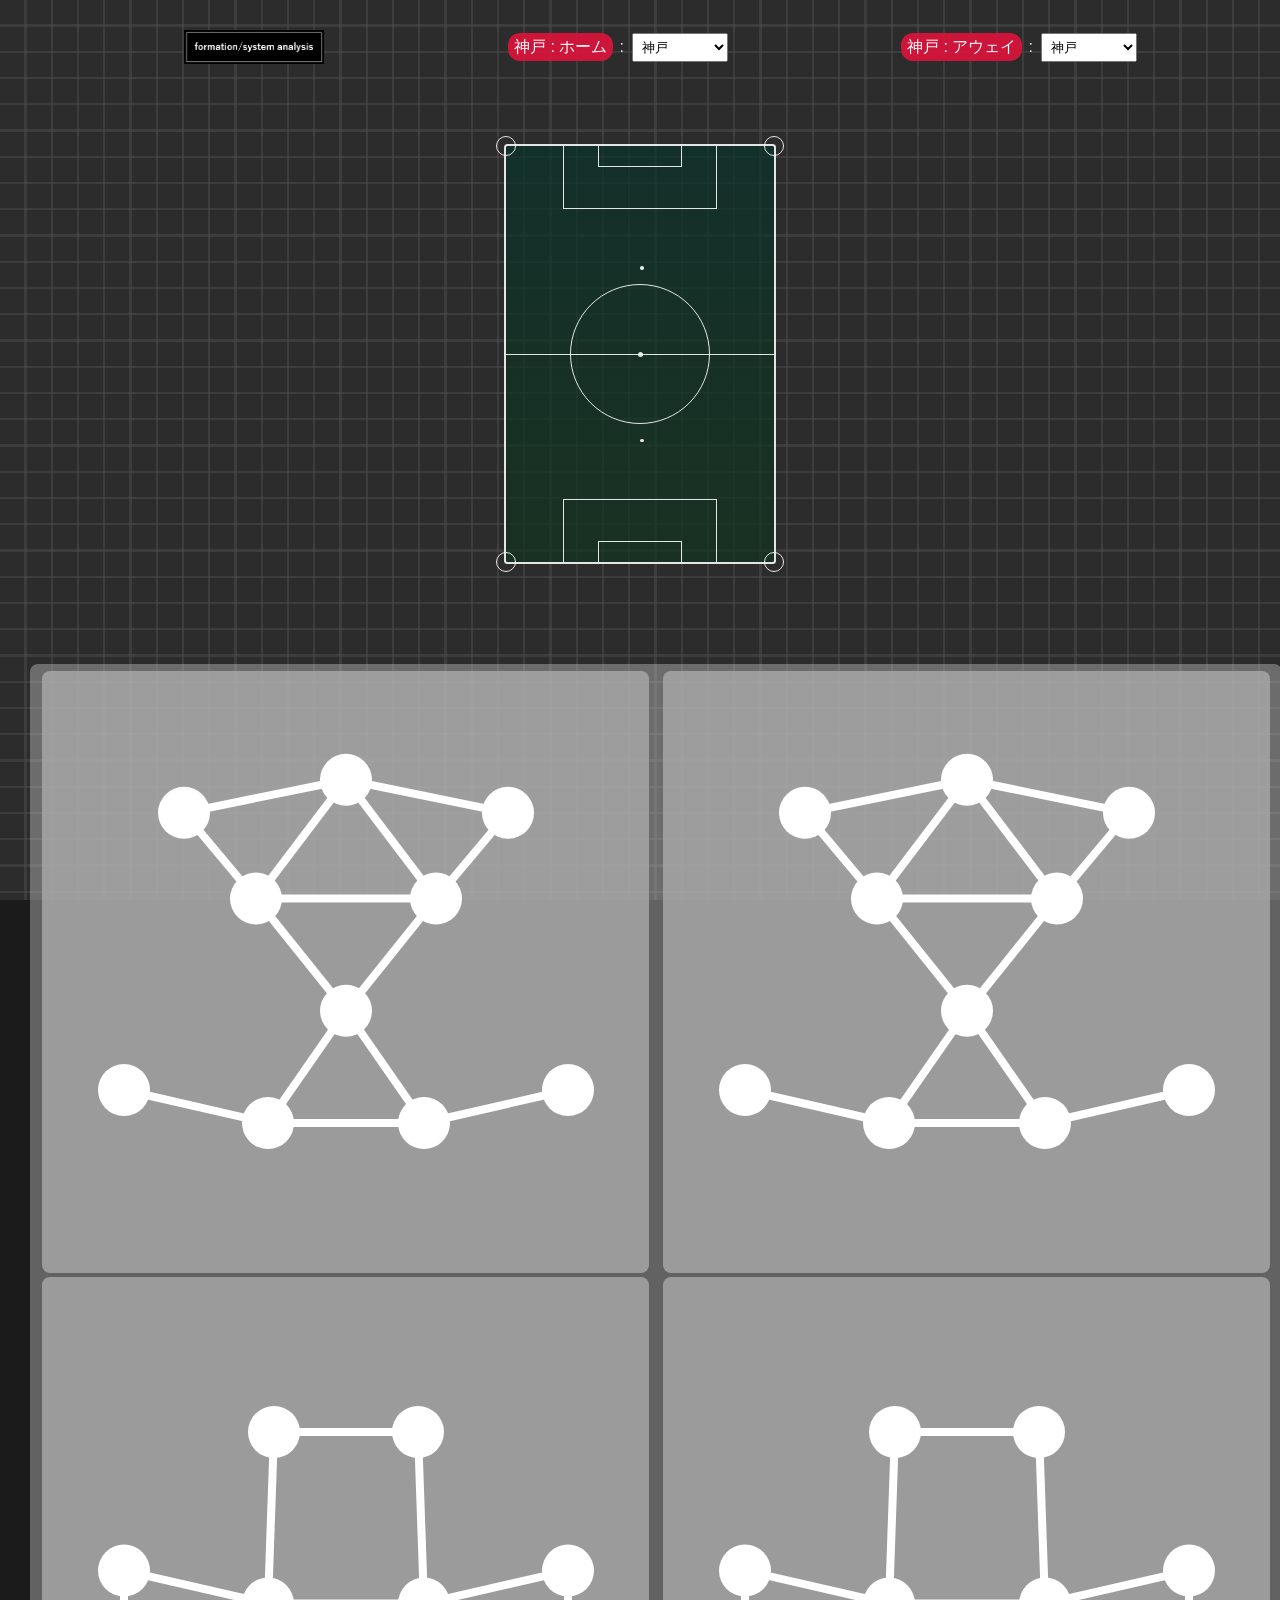
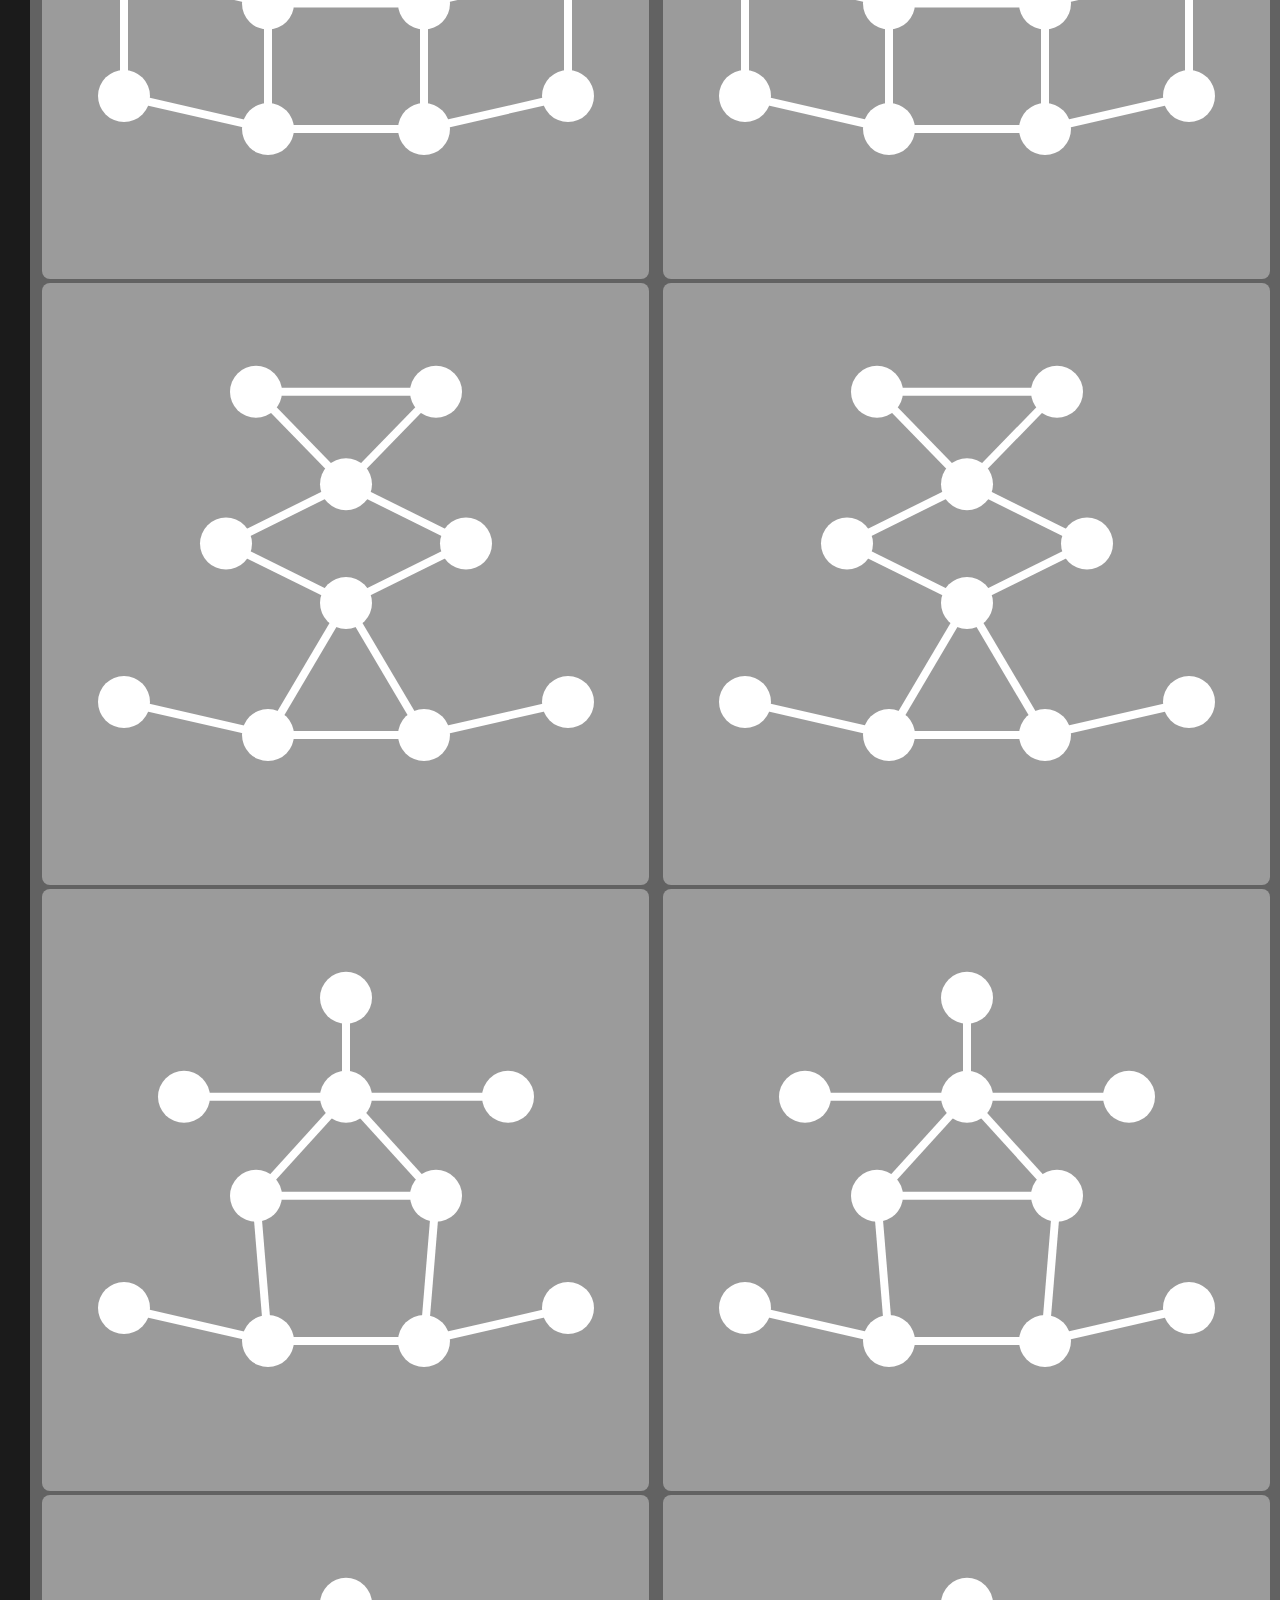
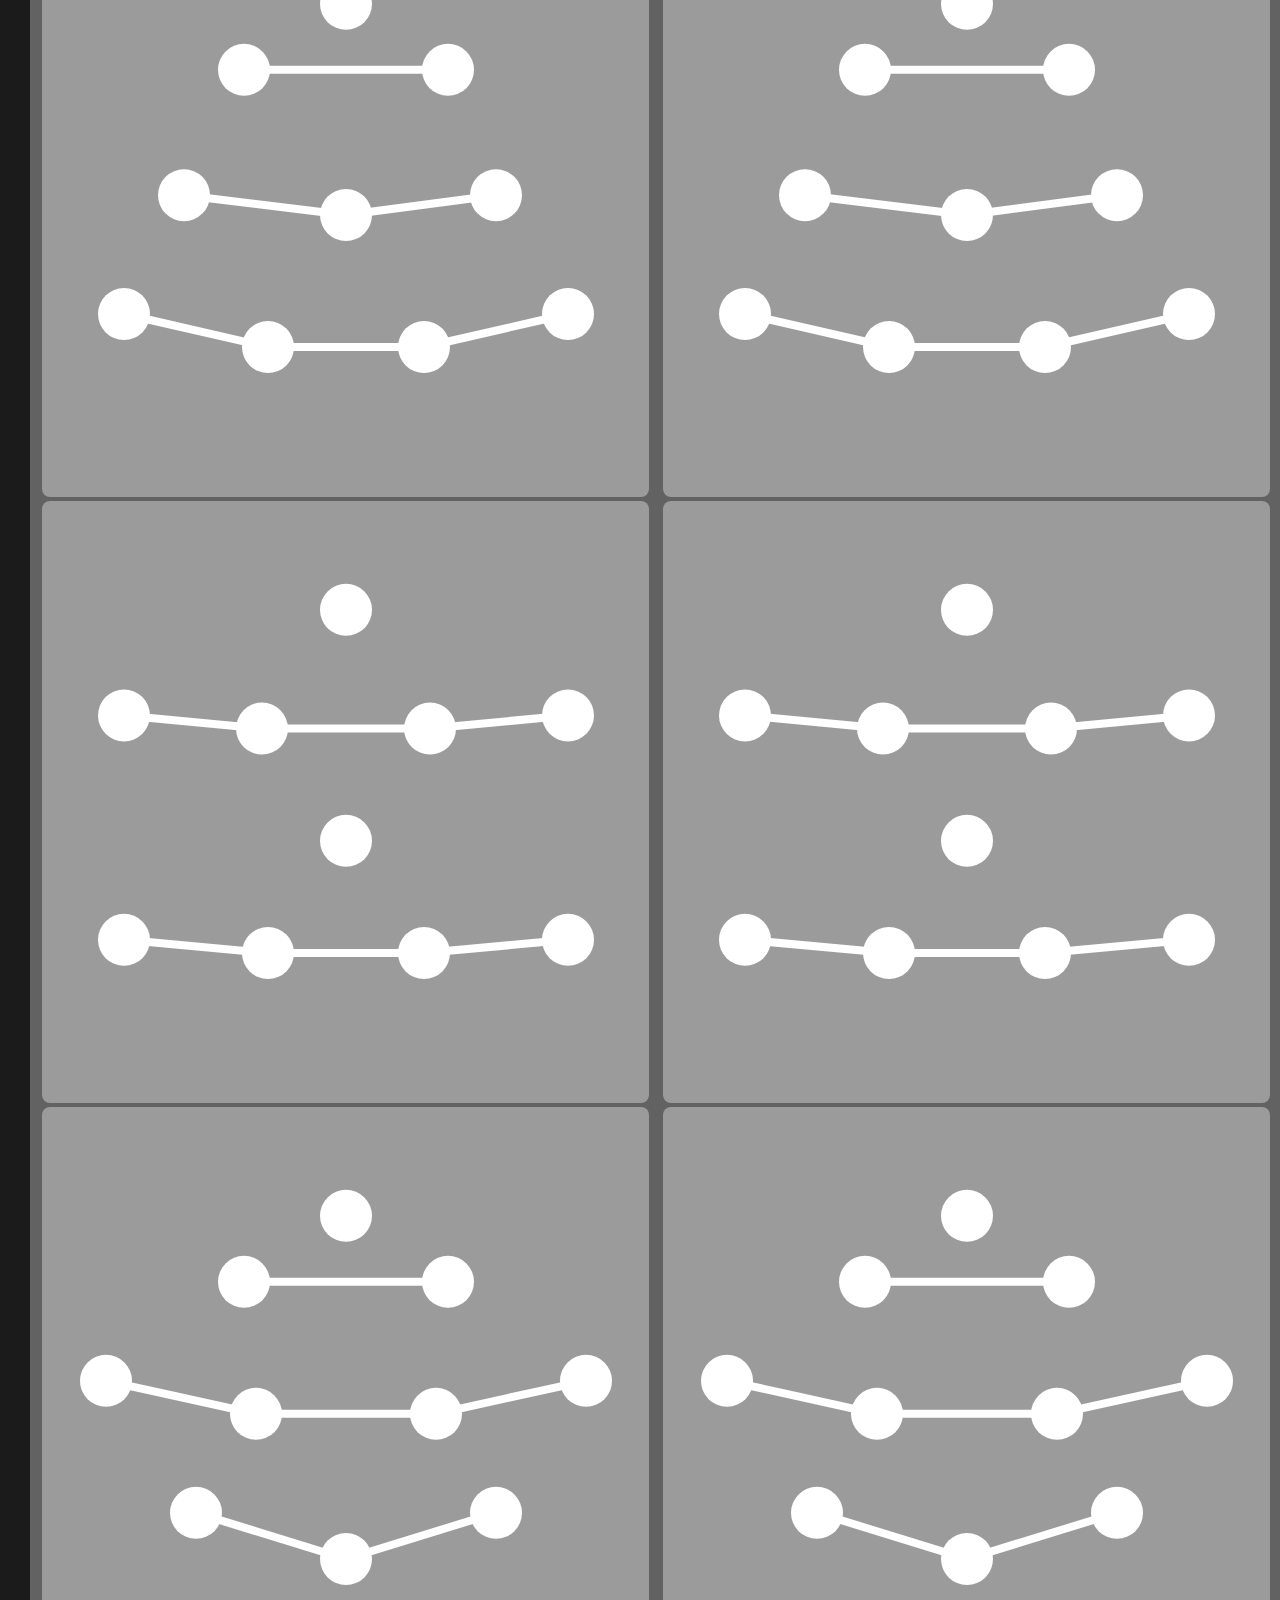
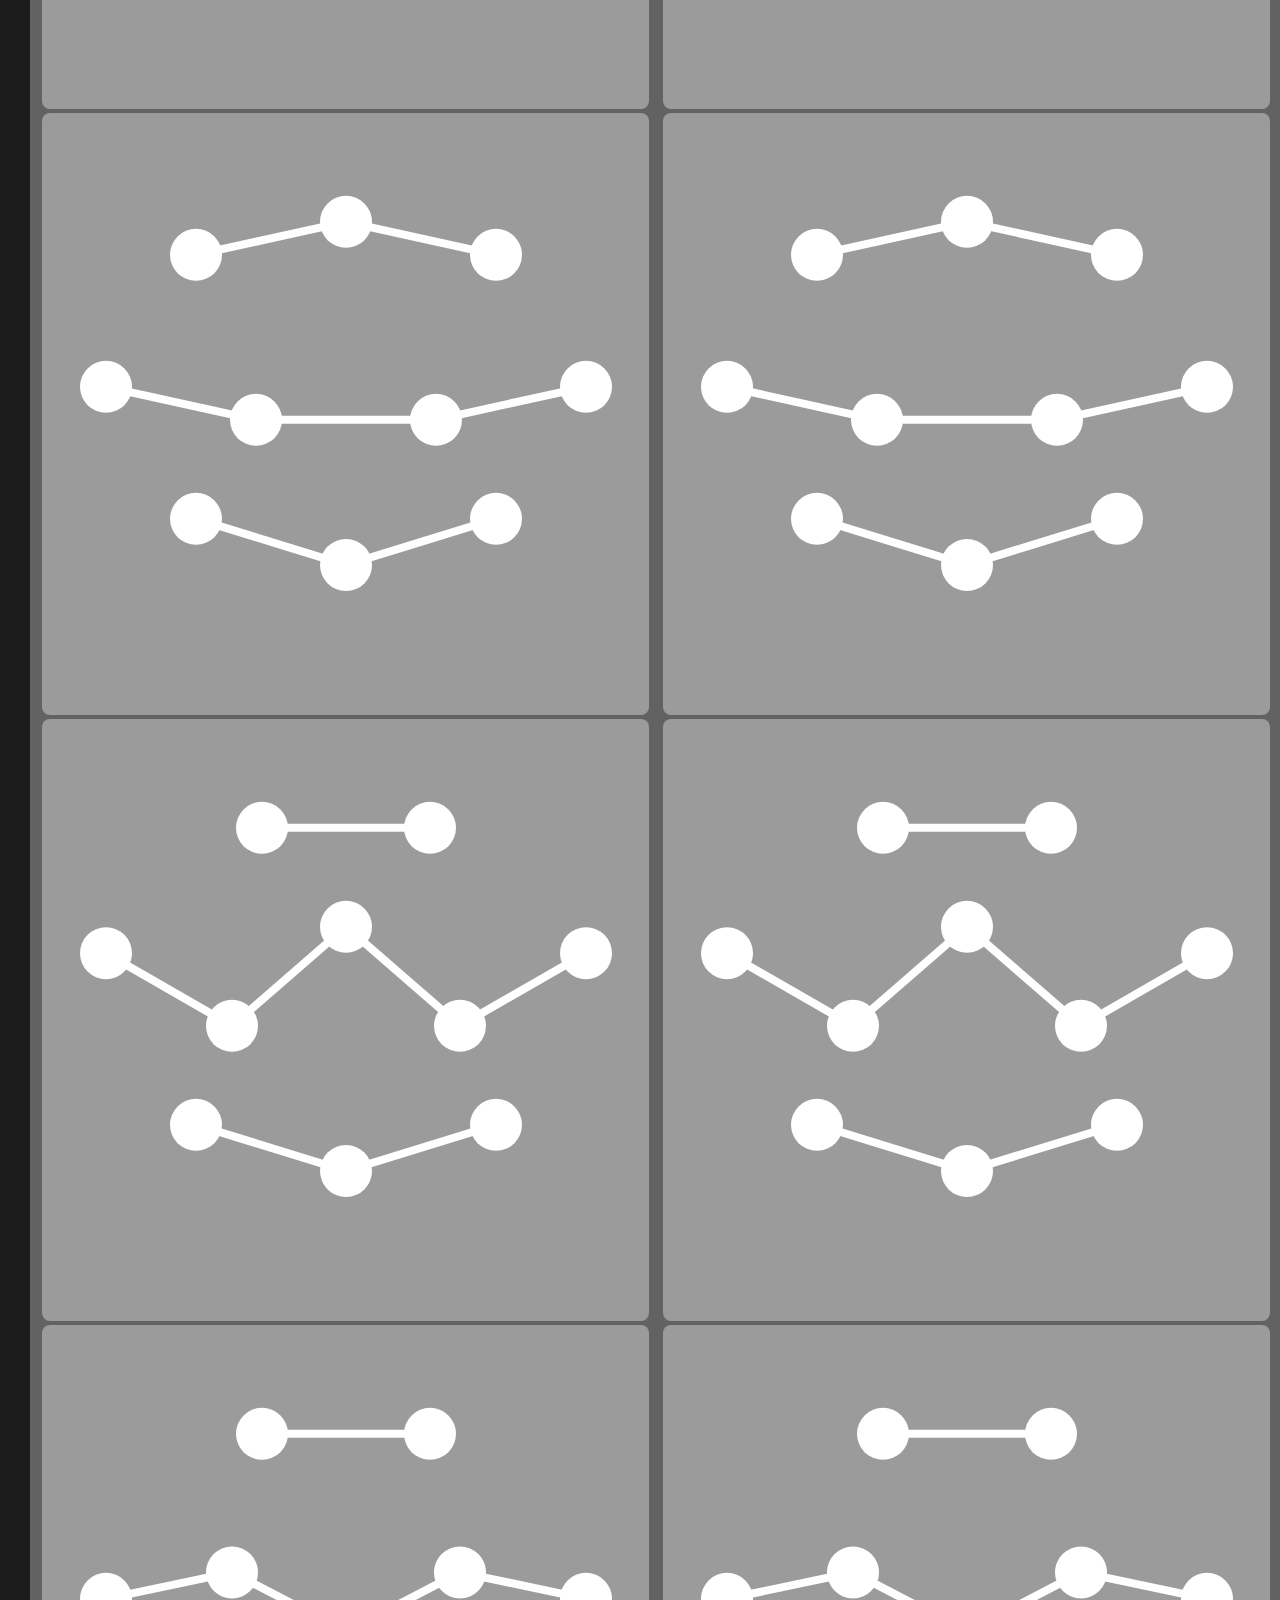
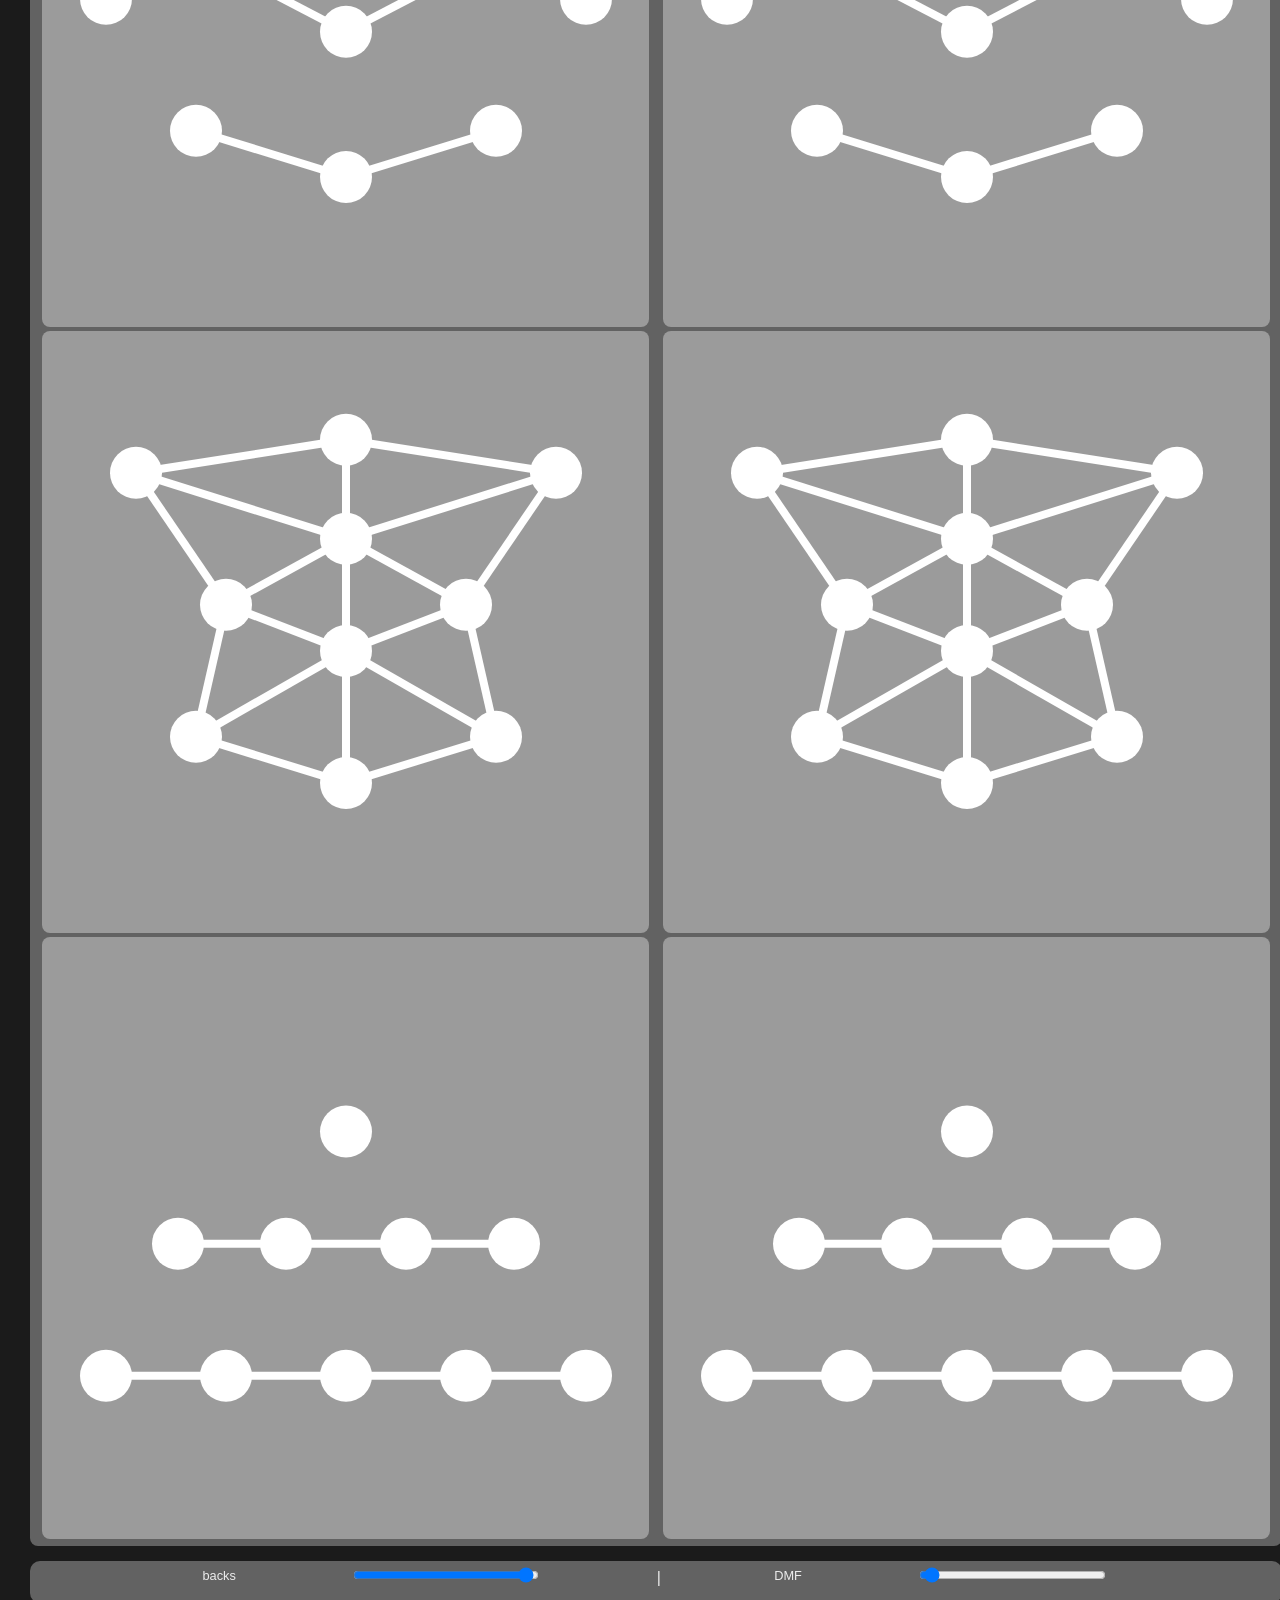
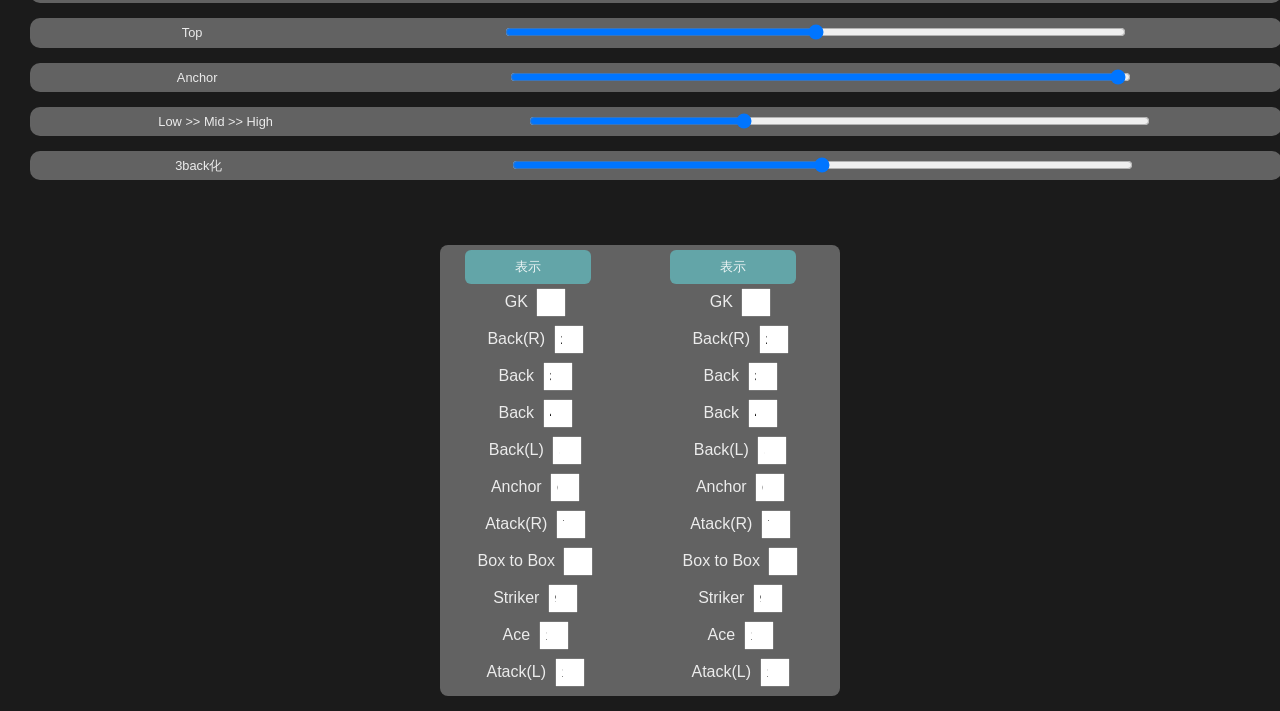
==== commit fa3be374: "Add files via upload" ====
--- a/style.css
+++ b/style.css
@@ -1,31 +1,5 @@
 :root {--size: 0.8;}
 
-/* スマホ */
-
-/* 📱 スマホ（縦） */
-@media (max-width: 1100px) and (orientation: portrait) {
-  :root {
-    --size: 1;
-  }
-}
-
-/* 📱 スマホ（横）←必要なら */
-@media (max-width: 2600px) and (orientation: landscape) {
-  :root {
-    --size: 0.7;
-  }
-}
-/* 
-@media (min-width: 601px) and (max-width: 1024px) and (orientation: landscape) {
-  :root {
-    --size: 0.8;
-  }
-}
-@media (min-width: 601px) and (max-width: 1024px) and (orientation: portrait) {
-  :root {
-    --size: 0.8;
-  } 
-}*/
 :root {
   --cell_size: calc(var(--size)*600px);
   --cell_width: calc(var(--size)*388px);
@@ -33,6 +7,16 @@
   --borer_color: rgba(255, 255, 255, 0.88);
   --boderline_color: #4d4d4d;
 }
+
+@media (max-width: 1100px) and (orientation: portrait) {
+  :root {
+    --cell_width: 70vw;
+    --cell_size: calc(var(--cell_width) * (600 / 388));
+    --size: 0.5;
+    --info_width: 85vw;
+  }
+}
+
 body { background-color: #1b1b1b; margin: 0; font-family: sans-serif; color: var(--borer_color); }
 h1 { text-align: center; padding: 16px 20px; }
 
@@ -63,21 +47,13 @@
 .submit-btn { padding: 8px 50px; background-color: #63a5a8; color: var(--borer_color); border: none; cursor: pointer; border-radius: 6px; }
 .submit-btn:hover { filter: brightness(1.1); }
 
-#field { 
-  position: relative; 
-  height: var(--cell_size); 
-  width: var(--cell_width);   
-  background: linear-gradient(rgba(9,49,41, 0.7), rgba(17,51,30, 0.7)); 
-  border: 2.5px solid var(--borer_color); border-radius: calc(var(--size)*5px); 
-}
-
 #inputsHome{display: flex; flex-wrap: wrap; justify-content: center;}
 #inputsAway{display: flex; flex-wrap: wrap; justify-content: center;}
 #info {text-align: center;   margin: 15px; 
 }
 .infopart {
   margin: 15px;
-  width: calc(1.7*var(--cell_width)); 
+  width: var(--info_width); 
   /* min-width: 280px; */
 }
 
@@ -204,9 +180,10 @@
 }
 
 img {
-    width: calc(var(--cell_width)*1.7/8);
-    height: calc(var(--cell_width)*1.7/8);
-}
+    width: calc(var(--info_width)/8);
+    height: calc(var(--info_width)/8);
+}
+
 
 .formation-buttons button:hover {
   filter: brightness(1.2);
--- a/field.css
+++ b/field.css
@@ -1,15 +1,6 @@
 :root {--size: 0.8;}
 
 /* スマホ */
-
-/* 📱 スマホ（縦） */
-@media (max-width: 1100px) and (orientation: portrait) {
-  :root {
-    --size: 1;
-  }
-}
-
-/* 📱 スマホ（横）←必要なら */
 @media (max-width: 2600px) and (orientation: landscape) {
   :root {
     --size: 0.7;
@@ -34,7 +25,23 @@
   --boderline_color: #4d4d4d;
 }
 
-/* %%%%%%%%%%%ここからフィールド%%%%%%%%%%%%%%% */
+
+@media (max-width: 1100px) and (orientation: portrait) {
+  :root {
+    --cell_width: 70vw;
+    --cell_size: calc(var(--cell_width) * (600 / 388));
+    --size: 0.5;
+  }
+}
+
+#field { 
+  position: relative; 
+  height: var(--cell_size); 
+  width: var(--cell_width);   
+  background: linear-gradient(rgba(9,49,41, 0.7), rgba(17,51,30, 0.7)); 
+  border: 2.5px solid var(--borer_color); border-radius: calc(var(--size)*5px); 
+}
+
 /* センターライン */
 .center-line {
   position: absolute;
